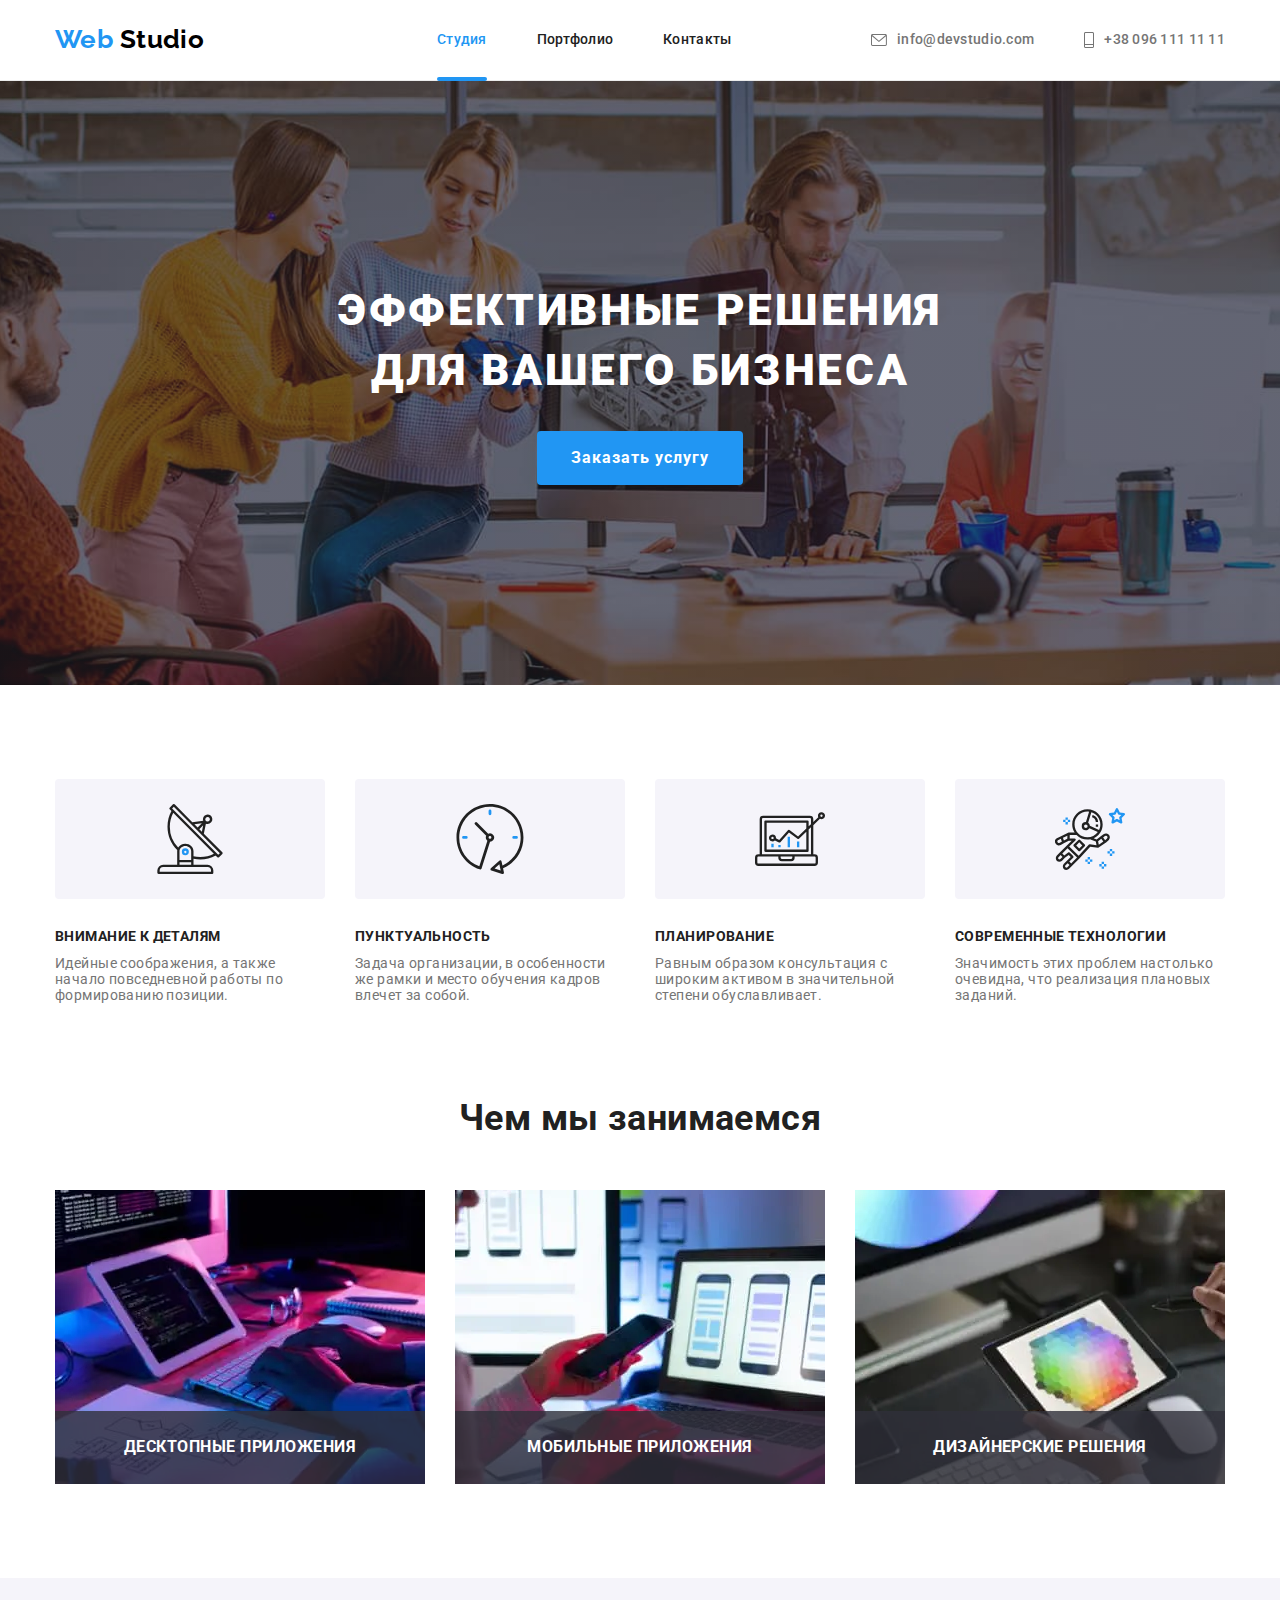
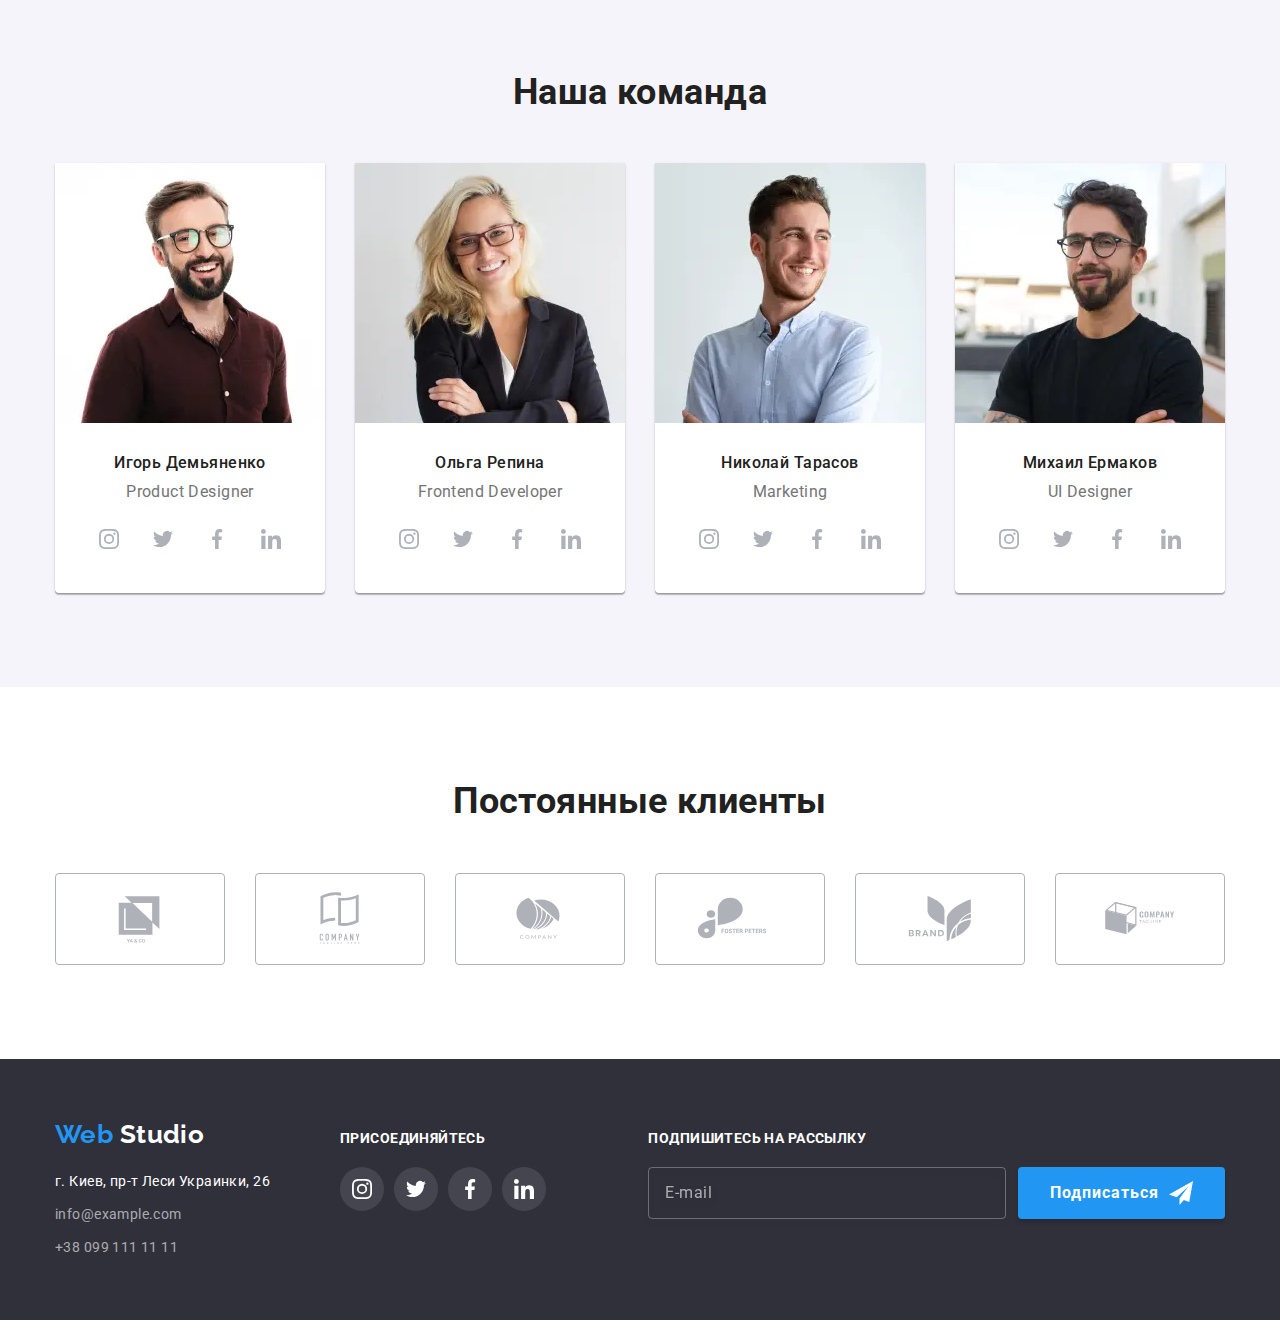
==== index.html @ 39329e1b "makes adaptive layout" ====
<!DOCTYPE html>
<html lang="ru">
  <head>
    <meta charset="UTF-8" />
    <meta http-equiv="X-UA-Compatible" content="IE=edge" />
    <meta name="viewport" content="width=device-width, initial-scale=1.0" />
    <link rel="preconnect" href="https://fonts.googleapis.com" />
    <link rel="preconnect" href="https://fonts.gstatic.com" crossorigin />
    <link
      href="https://fonts.googleapis.com/css2?family=Raleway:wght@700&family=Roboto:wght@400;500;700;900&display=swap"
      rel="stylesheet"
    />
    <link
      rel="stylesheet"
      href="https://cdnjs.cloudflare.com/ajax/libs/modern-normalize/1.1.0/modern-normalize.min.css"
    />
    <link rel="stylesheet" href="./css/main.min.css" type="text/css" />
    <title>Студия</title>
  </head>

  <body>
    <header class="header-page">
      <div class="container header-page__container">
        <a href="./index.html" class="logo header-page__logo"
          ><span class="logo__word">Web</span> Studio</a
        >
        <nav class="header-page__nav">
          <ul class="site-nav list">
            <li class="site-nav__item">
              <a href="./index.html" class="site-nav__link site-nav__link--current">Студия</a>
            </li>
            <li class="site-nav__item">
              <a href="./portfolio.html" class="site-nav__link">Портфолио</a>
            </li>
            <li class="site-nav__item"><a href="" class="site-nav__link">Контакты</a></li>
          </ul>
        </nav>
        <ul class="contact-list list">
          <li class="contact-list__item">
            <a href="mailto:info@devstudio.com" class="contact-list__link">
              <svg class="contact-list__icon" width="16" height="12">
                <use href="./images/icons.svg#icon-envelope"></use>
              </svg>
              info@devstudio.com
            </a>
          </li>
          <li class="contact-list__item">
            <a href="tel:+380961111111" class="contact-list__link">
              <svg class="contact-list__icon" width="10" height="16">
                <use href="./images/icons.svg#icon-smartphone"></use>
              </svg>
              +38 096 111 11 11
            </a>
          </li>
        </ul>

        <button type="button" class="header-page_mobile-menu" data-menu-open>
          <svg class="icon-burger" width="40" height="40">
            <use href="./images/icons.svg#icon-menu_burger"></use>
          </svg>
        </button>
      </div>
      <div class="mobile-menu is-hidden" data-menu>
        <div class="mobile-menu__container container">
          <button type="button" class="mobile-menu__button--close" data-menu-close>
            <svg class="icon-close_burger" width="40" height="40">
              <use href="./images/icons.svg#icon-close_burger"></use>
            </svg>
          </button>
          <nav>
            <ul class="mobile-nav list">
              <li class="mobile-nav__item">
                <a href="./index.html" class="mobile-nav__link mobile-nav__link--current">Студия</a>
              </li>
              <li class="mobile-nav__item">
                <a href="./portfolio.html" class="mobile-nav__link">Портфолио</a>
              </li>
              <li class="mobile-nav__item"><a href="" class="mobile-nav__link">Контакты</a></li>
            </ul>
          </nav>

          <ul class="mobile-contact-list list">
            <li class="mobile-contact-list__item">
              <a href="tel:+380961111111" class="mobile-contact-list__tel"> +38 096 111 11 11 </a>
            </li>
            <li class="mobile-contact-list__item">
              <a href="mailto:info@devstudio.com" class="mobile-contact-list__mail">
                info@devstudio.com
              </a>
            </li>
          </ul>
          <ul class="list social-links">
            <li class="social-links__item">
              <a class="social-links__link" href="#">Instagram</a>
            </li>
            <li class="social-links__item">
              <a class="social-links__link" href="#">Twitter</a>
            </li>
            <li class="social-links__item">
              <a class="social-links__link" href="#">Facebook</a>
            </li>
            <li class="social-links__item">
              <a class="social-links__link" href="#">LinkedIn</a>
            </li>
          </ul>
        </div>
      </div>
    </header>
    <main>
      <!-- Заказать услугу -->
      <section class="hero-section section">
        <div class="container">
          <h1 class="hero-section__title">Эффективные решения для вашего бизнеса</h1>
          <button type="button" class="button button--primary" data-modal-open>
            Заказать услугу
          </button>
        </div>
      </section>
      <!-- Особенности -->
      <section class="features-section section">
        <div class="container">
          <h2 class="visually-hidden">Особенности</h2>
          <ul class="features-section__list list">
            <li class="feature-section__item">
              <div class="feature-section__icon">
                <svg width="70" height="70">
                  <use href="./images/icons.svg#icon-antenna"></use>
                </svg>
              </div>
              <h3 class="features-section__title">Внимание к деталям</h3>
              <p class="features-section__text">
                Идейные соображения, а также начало повседневной работы по формированию позиции.
              </p>
            </li>
            <li class="feature-section__item">
              <div class="feature-section__icon">
                <svg width="70" height="70">
                  <use href="./images/icons.svg#icon-clock"></use>
                </svg>
              </div>
              <h3 class="features-section__title">Пунктуальность</h3>
              <p class="features-section__text">
                Задача организации, в особенности же рамки и место обучения кадров влечет за собой.
              </p>
            </li>
            <li class="feature-section__item">
              <div class="feature-section__icon">
                <svg width="70" height="70">
                  <use href="./images/icons.svg#icon-diagram"></use>
                </svg>
              </div>
              <h3 class="features-section__title">Планирование</h3>
              <p class="features-section__text">
                Равным образом консультация с широким активом в значительной степени обуславливает.
              </p>
            </li>
            <li class="feature-section__item">
              <div class="feature-section__icon">
                <svg width="70" height="70">
                  <use href="./images/icons.svg#icon-astronaut"></use>
                </svg>
              </div>
              <h3 class="features-section__title">Современные технологии</h3>
              <p class="features-section__text">
                Значимость этих проблем настолько очевидна, что реализация плановых заданий.
              </p>
            </li>
          </ul>
        </div>
      </section>
      <!--Чем мы занимаемся-->
      <section class="works-section section">
        <div class="container">
          <h2 class="section-title">Чем мы занимаемся</h2>
          <ul class="works-section__list list">
            <li class="works-section__item">
              <picture>
                <source
                  srcset="./images/works/work1.webp 1x, ./images/works/work1@2x.webp 2x"
                  type="image/webp"
                />
                <source srcset="./images/works/work1.jpg 1x, ./images/works/work1@2x.jpg 2x" />
                <img
                  src="./images/works/work1.jpg"
                  alt="Человек печатает на клавиатуре"
                  class="works-section__img"
                  width="370"
                  height="294"
                />
              </picture>
              <h3 class="works-section__description">Десктопные приложения</h3>
            </li>
            <li class="works-section__item">
              <picture>
                <source
                  srcset="./images/works/work2.webp 1x, ./images/works/work2@2x.webp 2x"
                  type="image/webp"
                />
                <source srcset="./images/works/work2.jpg 1x, ./images/works/work2@2x.jpg 2x" />
                <img
                  src="./images/works/work2.jpg"
                  alt="Человек держит смартфон в руке"
                  class="works-section__img"
                  width="370"
                  height="294"
                />
              </picture>
              <h3 class="works-section__description">Мобильные приложения</h3>
            </li>
            <li class="works-section__item">
              <picture>
                <source
                  srcset="./images/works/work3.webp 1x, ./images/works/work3@2x.webp 2x"
                  type="image/webp"
                />
                <source srcset="./images/works/work3.jpg 1x, ./images/works/work3@2x.jpg 2x" />

                <img
                  src="./images/works/work3.jpg 1x"
                  alt="Человек держит планшет в руке"
                  class="works-section__img"
                  width="370"
                  height="294"
                />
              </picture>
              <h3 class="works-section__description">Дизайнерские решения</h3>
            </li>
          </ul>
        </div>
      </section>
      <!--Наша команда-->
      <section class="team-section section">
        <div class="container">
          <h2 class="section-title">Наша команда</h2>
          <ul class="team-section__list list">
            <li class="team-section__item">
              <picture>
                <source
                  media="(min-width: 1200px)"
                  srcset="./images/team/team1-desk.webp 1x, ./images/team/team1-desk@2x.webp 2x"
                  type="image/webp"
                />

                <source
                  media="(min-width: 1200px)"
                  srcset="./images/team/team1-desk.jpg 1x, ./images/team/team1-desk@2x.jpg 2x"
                />

                <source
                  media="(min-width: 768px) and (max-width: 1199px)"
                  srcset="./images/team/team1-tab.webp 1x, ./images/team/team1-tab@2x.webp 2x"
                  type="image/webp"
                />

                <source
                  media="(min-width: 768px) and (max-width: 1199px)"
                  srcset="./images/team/team1-tab.jpg 1x, ./images/team/team1-tab@2x.jpg 2x"
                />

                <source
                  media="(max-width: 767px)"
                  srcset="./images/team/team1-mob.webp 1x, ./images/team/team1-mob@2x.webp 2x"
                  type="image/webp"
                />

                <source
                  media="(max-width: 767px)"
                  srcset="./images/team/team1-mob.jpg 1x, ./images/team/team1-mob@2x.jpg 2x"
                />

                <img
                  src="./images/team/team1-mob.jpg"
                  class="team-section__img"
                  alt="Фото Игорь Демьяненко"
                  width="450"
                  height="460"
                />
              </picture>

              <div class="team-section__description">
                <div class="team-section__content">
                  <h3 class="team-section__member">Игорь Демьяненко</h3>
                  <p class="team-section__position" lang="en">Product Designer</p>
                </div>
                <ul class="list social-list">
                  <li>
                    <a class="social-list__link" href="#">
                      <svg class="social-list__icon" width="20" height="20">
                        <use href="./images/icons.svg#icon-instagram1"></use>
                      </svg>
                    </a>
                  </li>
                  <li>
                    <a class="social-list__link" href="#">
                      <svg class="social-list__icon" width="20" height="20">
                        <use href="./images/icons.svg#icon-twitter1"></use>
                      </svg>
                    </a>
                  </li>
                  <li>
                    <a class="social-list__link" href="#">
                      <svg class="social-list__icon" width="20" height="20">
                        <use href="./images/icons.svg#icon-facebook1"></use>
                      </svg>
                    </a>
                  </li>
                  <li>
                    <a class="social-list__link" href="#">
                      <svg class="social-list__icon" width="20" height="20">
                        <use href="./images/icons.svg#icon-linkedin1"></use>
                      </svg>
                    </a>
                  </li>
                </ul>
              </div>
            </li>
            <li class="team-section__item">
              <picture>
                <source
                  media="(min-width: 1200px)"
                  srcset="./images/team/team2-desk.webp 1x, ./images/team/team2-desk@2x.webp 2x"
                  type="image/webp"
                />

                <source
                  media="(min-width: 1200px)"
                  srcset="./images/team/team2-desk.jpg 1x, ./images/team/team2-desk@2x.jpg 2x"
                />

                <source
                  media="(min-width: 768px) and (max-width: 1199px)"
                  srcset="./images/team/team2-tab.webp 1x, ./images/team/team2-tab@2x.webp 2x"
                  type="image/webp"
                />

                <source
                  media="(min-width: 768px) and (max-width: 1199px)"
                  srcset="./images/team/team2-tab.jpg 1x, ./images/team/team2-tab@2x.jpg 2x"
                />

                <source
                  media="(max-width: 767px)"
                  srcset="./images/team/team2-mob.webp 1x, ./images/team/team2-mob@2x.webp 2x"
                  type="image/webp"
                />

                <source
                  media="(max-width: 767px)"
                  srcset="./images/team/team2-mob.jpg 1x, ./images/team/team2-mob@2x.jpg 2x"
                />

                <img
                  src="./images/team/team2-mob.jpg"
                  class="team-section__img"
                  alt="Фото Ольга Репина"
                  width="450"
                  height="460"
                />
              </picture>
              <div class="team-section__description">
                <div class="team-section__content">
                  <h3 class="team-section__member">Ольга Репина</h3>
                  <p class="team-section__position" lang="en">Frontend Developer</p>
                </div>
                <div class="team-link">
                  <ul class="list social-list">
                    <li>
                      <a class="social-list__link" href="#">
                        <svg class="social-list__icon" width="20" height="20">
                          <use href="./images/icons.svg#icon-instagram1"></use>
                        </svg>
                      </a>
                    </li>
                    <li>
                      <a class="social-list__link" href="#">
                        <svg class="social-list__icon" width="20" height="20">
                          <use href="./images/icons.svg#icon-twitter1"></use>
                        </svg>
                      </a>
                    </li>
                    <li>
                      <a class="social-list__link" href="#">
                        <svg class="social-list__icon" width="20" height="20">
                          <use href="./images/icons.svg#icon-facebook1"></use>
                        </svg>
                      </a>
                    </li>
                    <li>
                      <a class="social-list__link" href="#">
                        <svg class="social-list__icon" width="20" height="20">
                          <use href="./images/icons.svg#icon-linkedin1"></use>
                        </svg>
                      </a>
                    </li>
                  </ul>
                </div>
              </div>
            </li>
            <li class="team-section__item">
              <picture>
                <source
                  media="(min-width: 1200px)"
                  srcset="./images/team/team3-desk.webp 1x, ./images/team/team3-desk@2x.webp 2x"
                  type="image/webp"
                />

                <source
                  media="(min-width: 1200px)"
                  srcset="./images/team/team3-desk.jpg 1x, ./images/team/team3-desk@2x.jpg 2x"
                />

                <source
                  media="(min-width: 768px) and (max-width: 1199px)"
                  srcset="./images/team/team3-tab.webp 1x, ./images/team/team3-tab@2x.webp 2x"
                  type="image/webp"
                />

                <source
                  media="(min-width: 768px) and (max-width: 1199px)"
                  srcset="./images/team/team3-tab.jpg 1x, ./images/team/team3-tab@2x.jpg 2x"
                />

                <source
                  media="(max-width: 767px)"
                  srcset="./images/team/team3-mob.webp 1x, ./images/team/team3-mob@2x.webp 2x"
                  type="image/webp"
                />

                <source
                  media="(max-width: 767px)"
                  srcset="./images/team/team3-mob.jpg 1x, ./images/team/team3-mob@2x.jpg 2x"
                />

                <img
                  src="./images/team/team3-mob.jpg"
                  class="team-section__img"
                  alt="Фото Ольга Репина"
                  width="450"
                  height="460"
                />
              </picture>
              <div class="team-section__description">
                <div class="team-section__content">
                  <h3 class="team-section__member">Николай Тарасов</h3>
                  <p class="team-section__position" lang="en">Marketing</p>
                </div>
                <div class="team-link">
                  <ul class="list social-list">
                    <li>
                      <a class="social-list__link" href="#">
                        <svg class="social-list__icon" width="20" height="20">
                          <use href="./images/icons.svg#icon-instagram1"></use>
                        </svg>
                      </a>
                    </li>
                    <li>
                      <a class="social-list__link" href="#">
                        <svg class="social-list__icon" width="20" height="20">
                          <use href="./images/icons.svg#icon-twitter1"></use>
                        </svg>
                      </a>
                    </li>
                    <li>
                      <a class="social-list__link" href="#">
                        <svg class="social-list__icon" width="20" height="20">
                          <use href="./images/icons.svg#icon-facebook1"></use>
                        </svg>
                      </a>
                    </li>
                    <li>
                      <a class="social-list__link" href="#">
                        <svg class="social-list__icon" width="20" height="20">
                          <use href="./images/icons.svg#icon-linkedin1"></use>
                        </svg>
                      </a>
                    </li>
                  </ul>
                </div>
              </div>
            </li>
            <li class="team-section__item">
              <picture>
                <source
                  media="(min-width: 1200px)"
                  srcset="./images/team/team4-desk.webp 1x, ./images/team/team4-desk@2x.webp 2x"
                  type="image/webp"
                />

                <source
                  media="(min-width: 1200px)"
                  srcset="./images/team/team4-desk.jpg 1x, ./images/team/team4-desk@2x.jpg 2x"
                />

                <source
                  media="(min-width: 768px) and (max-width: 1199px)"
                  srcset="./images/team/team4-tab.webp 1x, ./images/team/team4-tab@2x.webp 2x"
                  type="image/webp"
                />

                <source
                  media="(min-width: 768px) and (max-width: 1199px)"
                  srcset="./images/team/team4-tab.jpg 1x, ./images/team/team4-tab@2x.jpg 2x"
                />

                <source
                  media="(max-width: 767px)"
                  srcset="./images/team/team4-mob.webp 1x, ./images/team/team4-mob@2x.webp 2x"
                  type="image/webp"
                />

                <source
                  media="(max-width: 767px)"
                  srcset="./images/team/team4-mob.jpg 1x, ./images/team/team4-mob@2x.jpg 2x"
                />

                <img
                  src="./images/team/team4-mob.jpg"
                  class="team-section__img"
                  alt="Фото Михаил Ермаков"
                  width="450"
                  height="460"
                />
              </picture>
              <div class="team-section__description">
                <div class="team-section__content">
                  <h3 class="team-section__member">Михаил Ермаков</h3>
                  <p class="team-section__position" lang="en">UI Designer</p>
                </div>
                <div class="team-link">
                  <ul class="list social-list">
                    <li>
                      <a class="social-list__link" href="#">
                        <svg class="social-list__icon" width="20" height="20">
                          <use href="./images/icons.svg#icon-instagram1"></use>
                        </svg>
                      </a>
                    </li>
                    <li>
                      <a class="social-list__link" href="#">
                        <svg class="social-list__icon" width="20" height="20">
                          <use href="./images/icons.svg#icon-twitter1"></use>
                        </svg>
                      </a>
                    </li>
                    <li>
                      <a class="social-list__link" href="#">
                        <svg class="social-list__icon" width="20" height="20">
                          <use href="./images/icons.svg#icon-facebook1"></use>
                        </svg>
                      </a>
                    </li>
                    <li>
                      <a class="social-list__link" href="#">
                        <svg class="social-list__icon" width="20" height="20">
                          <use href="./images/icons.svg#icon-linkedin1"></use>
                        </svg>
                      </a>
                    </li>
                  </ul>
                </div>
              </div>
            </li>
          </ul>
        </div>
      </section>
      <!-- CLIENTS -->
      <section class="clients-section section">
        <div class="container">
          <h2 class="section-title">Постоянные клиенты</h2>
          <ul class="clients-section__list list">
            <li class="clients-section__item">
              <a class="clients-section__link" href="#">
                <svg class="clients-section__icon" width="106" height="60">
                  <use href="./images/symbol-defs.svg#icon-logo"></use>
                </svg>
              </a>
            </li>
            <li class="clients-section__item">
              <a class="clients-section__link" href="#">
                <svg class="clients-section__icon" width="106" height="60">
                  <use href="./images/symbol-defs.svg#icon-logo-1"></use>
                </svg>
              </a>
            </li>
            <li class="clients-section__item">
              <a class="clients-section__link" href="#">
                <svg class="clients-section__icon" width="106" height="60">
                  <use href="./images/symbol-defs.svg#icon-logo-2"></use>
                </svg>
              </a>
            </li>
            <li class="clients-section__item">
              <a class="clients-section__link" href="#">
                <svg class="clients-section__icon" width="106" height="60">
                  <use href="./images/symbol-defs.svg#icon-logo-3"></use>
                </svg>
              </a>
            </li>
            <li class="clients-section__item">
              <a class="clients-section__link" href="#">
                <svg class="clients-section__icon" width="106" height="60">
                  <use href="./images/symbol-defs.svg#icon-logo-4"></use>
                </svg>
              </a>
            </li>
            <li class="clients-section__item">
              <a class="clients-section__link" href="#">
                <svg class="clients-section__icon" width="94" height="44">
                  <use href="./images/symbol-defs.svg#icon-logo-5"></use>
                </svg>
              </a>
            </li>
          </ul>
        </div>
      </section>
    </main>
    <footer class="page-footer">
      <div class="page-footer__container container">
        <div class="page-footer__address">
          <a href="./index.html" class="logo page-footer__logo">
            <span class="logo__word">Web</span> Studio
          </a>
          <address>
            <ul class="page-footer__list list">
              <li class="page-footer__item">
                <a
                  href="https://goo.gl/maps/piqngm7oDQpEDh6u6"
                  class="page-footer__link--address"
                  target="_blank"
                  rel="noopener nofollow noreferrer"
                >
                  г. Киев, пр-т Леси Украинки, 26</a
                >
              </li>
              <li class="page-footer__item">
                <a href="mailto:info@example.com" class="page-footer__link--mail"
                  >info@example.com</a
                >
              </li>
              <li class="page-footer__item">
                <a href="tel:+380991111111" class="page-footer__link--tel">+38 099 111 11 11</a>
              </li>
            </ul>
          </address>
        </div>
        <div class="page-footer__social">
          <p class="page-footer__title">присоединяйтесь</p>
          <ul class="list social-list">
            <li class="social-list__item">
              <a class="social-list__link social-list__link--dark" href="">
                <svg class="social-list__icon" width="20" height="20">
                  <use href="./images/icons.svg#icon-instagram2"></use>
                </svg>
              </a>
            </li>
            <li class="social-list__item">
              <a class="social-list__link social-list__link--dark" href="">
                <svg class="social-list__icon" width="20" height="20">
                  <use href="./images/icons.svg#icon-twitter2"></use>
                </svg>
              </a>
            </li>
            <li class="social-list__item">
              <a class="social-list__link social-list__link--dark" href="">
                <svg class="social-list__icon" width="20" height="20">
                  <use href="./images/icons.svg#icon-facebook2"></use>
                </svg>
              </a>
            </li>
            <li class="social-list__item">
              <a class="social-list__link social-list__link--dark" href="">
                <svg class="social-list__icon" width="20" height="20">
                  <use href="./images/icons.svg#icon-linkedin2"></use>
                </svg>
              </a>
            </li>
          </ul>
        </div>
        <div class="page-footer__subscribe">
          <p class="page-footer__title">Подпишитесь на рассылку</p>

          <form class="page-footer__form">
            <label for="footer-email" class="page-footer__label"></label>
            <input
              class="page-footer__input"
              type="email"
              name="email"
              placeholder="E-mail"
              id="footer-email"
            />
            <button class="page-footer__button button--primary" type="submit">
              Подписаться
              <svg class="page-footer__icon--send" width="24" height="24">
                <use href="./images/icons.svg#icon-send"></use>
              </svg>
            </button>
          </form>
        </div>
      </div>
    </footer>
    <div class="backdrop is-hidden" data-modal>
      <div class="modal">
        <form class="modal__form">
          <p class="modal__title">Оставьте свои данные, мы вам перезвоним</p>

          <label for="name" class="modal__label"> Имя </label>
          <span class="modal__field">
            <input
              class="modal__input"
              type="text"
              name="name"
              id="name"
              required
              minlength="2"
              pattern="^[a-zA-Zа-яА-Я]+$"
            />
            <svg class="modal__icon" width="18" height="18">
              <use href="./images/icons.svg#icon-name"></use>
            </svg>
          </span>

          <label for="tel-namber" class="modal__label">Телефон</label>
          <span class="modal__field">
            <input
              class="modal__input"
              type="tel"
              name="tel-number"
              id="tel-number"
              required
              pattern="[0-9]{3}-[0-9]{3}-[0-9]{2}-[0-9]{2}"
              title="xxx-xxx-xx-xx"
            />
            <svg class="modal__icon" width="18" height="18">
              <use href="./images/icons.svg#icon-tel"></use>
            </svg>
          </span>

          <label for="email" class="modal__label">Почта</label>
          <span class="modal__field">
            <input class="modal__input" type="email" name="email" id="email" required />
            <svg class="modal__icon" width="18" height="18">
              <use href="./images/icons.svg#icon-email"></use>
            </svg>
          </span>

          <label for="comments" class="modal__label"> Комментарий </label>
          <span class="modal__field--textarea">
            <textarea
              class="modal__textarea"
              type="text"
              id="comments"
              placeholder="Введите текст"
              name="comments"
            ></textarea>
          </span>

          <div class="modal__agreement">
            <label class="modal__label--checkbox" for="modal-agreement">
              <input
                class="modal__checkbox visually-hidden"
                type="checkbox"
                name="modal-agreement"
                id="modal-agreement"
              />
              <div class="modal__icon--uncheck"></div>
              <svg class="modal__icon--check" width="16" height="15">
                <use href="./images/icons.svg#icon-check"></use>
              </svg>

              Соглашаюсь с рассылкой и принимаю
              <a class="modal__link" href="#"> Условия договора</a>
            </label>
          </div>

          <button class="modal__button button--primary" type="submit">Отправить</button>
        </form>
        <button type="button" class="modal__button--close" data-modal-close>
          <svg class="modal__icon--close" width="18" height="18">
            <use href="./images/icons.svg#icon-close-black"></use>
          </svg>
        </button>
      </div>
    </div>
    <script src="./js/mobile-menu.js"></script>
    <script src="./js/modal.js"></script>
  </body>
</html>
---- css/main.min.css ----
:root{--title-text-color: #212121;--primary-text-color: #757575;--accent-color: #2196f3;--button-white-color: #ffffff;--background-section: #2f303a;--background-color: #f5f4fa}.visually-hidden{position:absolute;width:1px;height:1px;margin:-1px;border:0;padding:0;white-space:nowrap;-webkit-clip-path:inset(100%);clip-path:inset(100%);clip:rect(0 0 0 0);overflow:hidden}html{-webkit-box-sizing:border-box;box-sizing:border-box}*,*::after,*::before{-webkit-box-sizing:inherit;box-sizing:inherit}h1,h2,h3,h4,h5,h6,p{margin-top:0}a{text-decoration:none;color:inherit}address{font-style:normal}body{color:var(--primary-text-color);font-family:"Roboto",sans-serif;letter-spacing:.03em;font-size:14px;line-height:1.71}.list{list-style:none;padding-left:0;margin:0}.container{padding-left:15px;padding-right:15px;margin-left:auto;margin-right:auto;max-width:480px}@media screen and (min-width: 768px){.container{max-width:768px}}@media screen and (min-width: 1200px){.container{max-width:1200px}}.section{padding-top:60px;padding-bottom:60px}@media screen and (min-width: 1200px){.section{padding-top:94px;padding-bottom:94px}}.backdrop{position:fixed;top:0;left:0;width:100%;height:100%;opacity:1;background-color:rgba(0,0,0,.2);-webkit-transition:opacity 250ms cubic-bezier(0.4, 0, 0.2, 1),visibility 250ms cubic-bezier(0.4, 0, 0.2, 1);transition:opacity 250ms cubic-bezier(0.4, 0, 0.2, 1),visibility 250ms cubic-bezier(0.4, 0, 0.2, 1);overflow-y:scroll}.backdrop.is-hidden{visibility:hidden;opacity:0;pointer-events:none}.button{font-size:16px;text-align:center;cursor:pointer;font-family:inherit;border-color:rgba(0,0,0,0);border-radius:4px}.button--primary{color:var(--button-white-color);background-color:var(--accent-color);font-weight:700;line-height:1.88;letter-spacing:.06em;padding:10px 32px;min-width:200px;-webkit-transition:color 250ms cubic-bezier(0.4, 0, 0.2, 1),background-color 250ms cubic-bezier(0.4, 0, 0.2, 1);transition:color 250ms cubic-bezier(0.4, 0, 0.2, 1),background-color 250ms cubic-bezier(0.4, 0, 0.2, 1)}.button--primary:hover,.button--primary:focus{outline:none;color:var(--title-text-color);background-color:var(--background-color)}.button--secondary{display:inline-block;color:var(--title-text-color);background-color:var(--background-color);font-weight:500;line-height:1.62;padding:6px 22px;-webkit-transition:color 250ms cubic-bezier(0.4, 0, 0.2, 1),background-color 250ms cubic-bezier(0.4, 0, 0.2, 1);transition:color 250ms cubic-bezier(0.4, 0, 0.2, 1),background-color 250ms cubic-bezier(0.4, 0, 0.2, 1)}.button--secondary:not(:last-child){margin-right:8px}.button--secondary:hover,.button--secondary:focus{outline:none;color:var(--button-white-color);background-color:var(--accent-color)}.logo{color:#000;text-decoration:none;font-family:"Raleway",sans-serif;font-weight:700;font-size:26px;line-height:1.2}.logo:focus{outline:none}.logo__word{color:#2196f3}.section-title{color:var(--title-text-color);font-size:36px;line-height:1.16;text-align:center;margin-top:0px;margin-bottom:50px}.social-list{display:-webkit-box;display:-ms-flexbox;display:flex;gap:10px;-webkit-box-align:center;-ms-flex-align:center;align-items:center;-webkit-box-pack:center;-ms-flex-pack:center;justify-content:center}.social-list__link{width:44px;height:44px;border-radius:50%;fill:#afb1b8;padding:12px;display:-webkit-box;display:-ms-flexbox;display:flex;background-color:inherit;-webkit-transition:background-color 250ms cubic-bezier(0.4, 0, 0.2, 1);transition:background-color 250ms cubic-bezier(0.4, 0, 0.2, 1)}.social-list__link:hover,.social-list__link:focus{outline:none;background-color:var(--accent-color);border-radius:50%;width:44px;height:44px}.social-list__icon{fill:#afb1b8;-webkit-transition:fill 250ms cubic-bezier(0.4, 0, 0.2, 1);transition:fill 250ms cubic-bezier(0.4, 0, 0.2, 1)}.social-list__link:hover .social-list__icon,.social-list__link:focus .social-list__icon{outline:none;fill:var(--button-white-color)}.modal{padding:40px;width:96%;height:96%;max-width:528px;max-height:581px;position:absolute;top:50%;left:50%;overflow:auto;-webkit-transform:translate(-50%, -50%) scale(1);transform:translate(-50%, -50%) scale(1);background-color:var(--button-white-color);-webkit-box-shadow:0px 1px 3px rgba(0,0,0,.12),0px 1px 1px rgba(0,0,0,.14),0px 2px 1px rgba(0,0,0,.2);box-shadow:0px 1px 3px rgba(0,0,0,.12),0px 1px 1px rgba(0,0,0,.14),0px 2px 1px rgba(0,0,0,.2);border-radius:4px;-webkit-transition-property:-webkit-transform;transition-property:-webkit-transform;transition-property:transform;transition-property:transform, -webkit-transform;-webkit-transition-duration:250ms;transition-duration:250ms;-webkit-transition-timing-function:cubic-bezier(0.4, 0, 0.2, 1);transition-timing-function:cubic-bezier(0.4, 0, 0.2, 1)}.backdrop.is-hidden .modal{-webkit-transform:translate(-50%, -50%) scale(0);transform:translate(-50%, -50%) scale(0)}@media screen and (max-width: 1199px){.modal{max-width:450px;max-height:609px}}.modal__title{display:block;margin-bottom:12px;text-align:center;color:var(--title-text-color);font-weight:700;font-size:20px;line-height:1.5}@media screen and (min-width: 1200px){.modal__title{line-height:1.15}}.modal__label{display:block;font-size:12px;line-height:1.17;letter-spacing:.01em;color:var(--primary-text-color);margin-bottom:4px}.modal__field{display:block;position:relative;margin-bottom:10px}.modal__input{width:100%;border:1px solid rgba(33,33,33,.2);border-radius:4px;padding-top:10px;padding-bottom:10px;padding-left:40px;padding-right:40px;-webkit-transition:border 250ms cubic-bezier(0.4, 0, 0.2, 1);transition:border 250ms cubic-bezier(0.4, 0, 0.2, 1)}.modal__field:focus-within .modal__input{outline:rgba(0,0,0,0);border:1px solid var(--accent-color)}.modal__icon{position:absolute;top:50%;left:12px;-webkit-transform:translateY(-50%);transform:translateY(-50%);-webkit-transition:fill 250ms cubic-bezier(0.4, 0, 0.2, 1);transition:fill 250ms cubic-bezier(0.4, 0, 0.2, 1)}.modal__field:focus-within .modal__icon{fill:var(--accent-color)}.modal__field--textarea{display:block;line-height:0}.modal__textarea{resize:none;padding:12px 16px;width:100%;height:120px;margin-bottom:20px;border:1px solid rgba(33,33,33,.2);border-radius:4px;-webkit-transition:border 250ms cubic-bezier(0.4, 0, 0.2, 1);transition:border 250ms cubic-bezier(0.4, 0, 0.2, 1)}.modal__textarea::-webkit-input-placeholder{font-size:14px;line-height:1.14;letter-spacing:.01em;color:rgba(117,117,117,.5)}.modal__textarea::-moz-placeholder{font-size:14px;line-height:1.14;letter-spacing:.01em;color:rgba(117,117,117,.5)}.modal__textarea:-ms-input-placeholder{font-size:14px;line-height:1.14;letter-spacing:.01em;color:rgba(117,117,117,.5)}.modal__textarea::-ms-input-placeholder{font-size:14px;line-height:1.14;letter-spacing:.01em;color:rgba(117,117,117,.5)}.modal__textarea::placeholder{font-size:14px;line-height:1.14;letter-spacing:.01em;color:rgba(117,117,117,.5)}.modal__field--textarea:focus-within .modal__textarea{outline:rgba(0,0,0,0);border:1px solid var(--accent-color)}.modal__agreement{position:relative}.modal__checkbox{display:-webkit-box;display:-ms-flexbox;display:flex;-webkit-box-pack:center;-ms-flex-pack:center;justify-content:center}.modal__label--checkbox{display:-webkit-box;display:-ms-flexbox;display:flex;-ms-flex-wrap:wrap;flex-wrap:wrap;-webkit-box-align:center;-ms-flex-align:center;align-items:center;line-height:1.71;cursor:pointer;margin-bottom:30px;text-align:center}.modal__label--checkbox:hover{color:var(--accent-color)}@media screen and (max-width: 1199px){.modal__label--checkbox{font-size:12px;line-height:1.16}}.modal__link{text-decoration:underline;color:var(--accent-color);margin-left:3px}.modal__link:focus{outline:rgba(0,0,0,0);font-weight:600}.modal__icon--uncheck{display:inline-block;width:16px;height:15px;border:2px solid var(--title-text-color);border-radius:2px;margin-right:7px;-webkit-transition:background-color 250ms cubic-bezier(0.4, 0, 0.2, 1),border 250ms cubic-bezier(0.4, 0, 0.2, 1);transition:background-color 250ms cubic-bezier(0.4, 0, 0.2, 1),border 250ms cubic-bezier(0.4, 0, 0.2, 1)}.modal__checkbox:checked~.modal__icon--uncheck{background-color:var(--accent-color);border:none}.modal__checkbox:focus~.modal__icon--uncheck{border:2px solid var(--accent-color)}.modal__icon--check{position:absolute;fill:rgba(0,0,0,0);top:4.5px;left:0;padding-top:3.5px;padding-right:1.5px;padding-bottom:3px;padding-left:3px;-webkit-transition:fill 250ms cubic-bezier(0.4, 0, 0.2, 1);transition:fill 250ms cubic-bezier(0.4, 0, 0.2, 1)}.modal__checkbox:checked~.modal__icon--check{fill:var(--button-white-color)}@media screen and (max-width: 1199px){.modal__icon--check{top:0}}.modal__button{display:block;border:rgba(0,0,0,0);padding:10px 55px;margin-right:auto;margin-left:auto;-webkit-box-shadow:0px 4px 4px rgba(0,0,0,.15);box-shadow:0px 4px 4px rgba(0,0,0,.15);border-radius:4px;font-size:16px;-webkit-transition:color 250ms cubic-bezier(0.4, 0, 0.2, 1),background-color 250ms cubic-bezier(0.4, 0, 0.2, 1);transition:color 250ms cubic-bezier(0.4, 0, 0.2, 1),background-color 250ms cubic-bezier(0.4, 0, 0.2, 1)}.modal__button:hover,.modal__button:focus{color:var(--button-white-color);background-color:#188ce8}.modal__button--close{position:absolute;display:-webkit-box;display:-ms-flexbox;display:flex;-webkit-box-pack:center;-ms-flex-pack:center;justify-content:center;-webkit-box-align:center;-ms-flex-align:center;align-items:center;width:30px;height:30px;padding:0;top:8px;right:8px;background-color:#fff;border:1px solid rgba(0,0,0,.1);border-radius:50%;-webkit-transition:border 250ms cubic-bezier(0.4, 0, 0.2, 1);transition:border 250ms cubic-bezier(0.4, 0, 0.2, 1)}.modal__button--close:hover,.modal__button--close:focus{outline:none;border:1px solid var(--accent-color)}.modal__icon--close{display:block;fill:#000;-webkit-transition:fill 250ms cubic-bezier(0.4, 0, 0.2, 1);transition:fill 250ms cubic-bezier(0.4, 0, 0.2, 1)}.modal__button--close:hover .modal__icon--close,.modal__button--close:focus .modal__icon--close{fill:var(--accent-color)}@media screen and (max-width: 767px){.mobile-menu{position:fixed;top:0;left:0;width:100%;height:100%;overflow:auto;z-index:100;visibility:visible;opacity:1;pointer-events:auto;background-color:#fff;-webkit-transition:opacity 250ms cubic-bezier(0.4, 0, 0.2, 1),visibility 250ms cubic-bezier(0.4, 0, 0.2, 1);transition:opacity 250ms cubic-bezier(0.4, 0, 0.2, 1),visibility 250ms cubic-bezier(0.4, 0, 0.2, 1)}.mobile-menu.is-hidden{visibility:hidden;opacity:0;pointer-events:none}.mobile-menu__container{position:relative;padding:48px 40px}.mobile-nav{margin-bottom:302px}.mobile-nav__item:not(:last-child){margin-bottom:32px}.mobile-nav__link{display:block;color:var(--title-text-color);text-decoration:none;font-weight:500;font-size:40px;line-height:1.18;letter-spacing:.02em;-webkit-transition:color 250ms cubic-bezier(0.4, 0, 0.2, 1);transition:color 250ms cubic-bezier(0.4, 0, 0.2, 1)}.mobile-nav__link:hover,.mobile-nav__link:focus{outline:none;color:var(--accent-color)}.mobile-nav__link--current{color:var(--accent-color)}.mobile-contact-list__tel{display:block;font-weight:500;font-size:34px;line-height:1.18;letter-spacing:.02em;color:var(--accent-color);margin-bottom:32px}.mobile-contact-list__mail{display:block;font-weight:500;font-size:24px;line-height:1.17;letter-spacing:.02em;color:var(--primary-text-color);margin-bottom:64px}.social-links{display:-webkit-box;display:-ms-flexbox;display:flex}.social-links__item{padding-right:10px}.social-links__item:not(:first-child){padding-left:10px}.social-links__item:not(:last-child){border-right:1px solid rgba(33,33,33,.2)}.social-links__link{font-weight:500;font-size:18px;line-height:1.22;letter-spacing:.02em;color:var(--accent-color)}.mobile-menu__button--close{position:absolute;display:-webkit-box;display:-ms-flexbox;display:flex;-webkit-box-pack:center;-ms-flex-pack:center;justify-content:center;-webkit-box-align:center;-ms-flex-align:center;align-items:center;padding:0;top:10px;right:15px;border:none;background-color:#fff}.icon-close_burger:hover,.icon-close_burger:focus{fill:var(--accent-color)}}@media screen and (min-width: 768px){.mobile-menu{display:none}}.clients-section__list{display:-webkit-box;display:-ms-flexbox;display:flex;-ms-flex-wrap:wrap;flex-wrap:wrap;gap:30px}.clients-section__item{height:92px;width:calc((100% - 30px)/2)}@media screen and (min-width: 768px){.clients-section__item{width:calc((100% - 60px)/3)}}@media screen and (min-width: 1200px){.clients-section__item{width:calc((100% - 150px)/6)}}.clients-section__link{display:-webkit-box;display:-ms-flexbox;display:flex;width:100%;height:100%;-webkit-box-align:center;-ms-flex-align:center;align-items:center;-webkit-box-pack:center;-ms-flex-pack:center;justify-content:center;border:1px solid #afb1b8;border-radius:4px;-webkit-transition:border 250ms cubic-bezier(0.4, 0, 0.2, 1);transition:border 250ms cubic-bezier(0.4, 0, 0.2, 1)}.clients-section__link:focus{outline:none;border:1px solid var(--accent-color)}.clients-section__link:hover{border:1px solid var(--accent-color)}.clients-section__icon{display:block;fill:#afb1b8;-webkit-transition:fill 250ms cubic-bezier(0.4, 0, 0.2, 1);transition:fill 250ms cubic-bezier(0.4, 0, 0.2, 1)}.clients-section__link:hover .clients-section__icon,.clients-section__link:focus .clients-section__icon{fill:var(--accent-color)}.features-section{padding-bottom:30px}@media screen and (min-width: 768px){.features-section{padding-bottom:60px}}@media screen and (min-width: 1200px){.features-section{padding-bottom:47px}}@media screen and (min-width: 768px){.features-section__list{display:-webkit-box;display:-ms-flexbox;display:flex;-ms-flex-wrap:wrap;flex-wrap:wrap;gap:30px}}@media screen and (max-width: 767px){.feature-section__item{text-align:center}.feature-section__item:not(:last-child){margin-bottom:30px}}@media screen and (min-width: 768px){.feature-section__item{width:calc((100% - 30px)/2)}}@media screen and (min-width: 1200px){.feature-section__item{width:calc((100% - 90px)/4)}}.feature-section__icon{height:120px;background-color:#f5f4fa;border-radius:4px;margin-bottom:30px;width:100%;padding:25px 0}@media screen and (min-width: 768px){.feature-section__icon{width:354px;padding:25px 142px}}@media screen and (min-width: 1200px){.feature-section__icon{width:270px;padding:25px 100px}}.features-section__title{color:var(--title-text-color);font-size:14px;line-height:1.14;text-transform:uppercase;margin-top:0px;margin-bottom:10px}.features-section__text{line-height:1.17;margin-bottom:0;margin-top:0}@media screen and (max-width: 767px){.features-section__text{text-align:left}}.page-footer{background-color:var(--background-section);padding-top:60px;padding-bottom:60px}.page-footer__container{text-align:center;-webkit-box-align:baseline;-ms-flex-align:baseline;align-items:baseline}@media screen and (min-width: 768px){.page-footer__container{display:-webkit-box;display:-ms-flexbox;display:flex;-ms-flex-wrap:wrap;flex-wrap:wrap;-webkit-column-gap:165px;-moz-column-gap:165px;column-gap:165px;row-gap:60px;-webkit-box-pack:center;-ms-flex-pack:center;justify-content:center}}@media screen and (min-width: 1200px){.page-footer__container{gap:70px;-webkit-box-pack:start;-ms-flex-pack:start;justify-content:start;text-align:start}}@media screen and (max-width: 767px){.page-footer__list{margin-bottom:60px}}@media screen and (max-width: 767px){.page-footer__social{margin-bottom:60px}}.page-footer__logo{display:block;color:var(--button-white-color);margin-bottom:20px}.page-footer__title{display:block;font-size:14px;font-weight:700;line-height:1.14;color:var(--button-white-color);margin-bottom:20px;text-transform:uppercase}.page-footer__item:not(:last-child){margin-bottom:8px}@media screen and (min-width: 1200px){.page-footer__item:not(:last-child){margin-bottom:9px}}.page-footer__link--address{font-style:normal;color:var(--button-white-color);text-decoration:none;font-size:14px;line-height:1.71}.page-footer__link--address:focus{outline:none}.page-footer__link--mail,.page-footer__link--tel{font-style:normal;color:rgba(255,255,255,.6);text-decoration:none;font-size:14px;line-height:1.71;-webkit-transition:color 250ms cubic-bezier(0.4, 0, 0.2, 1);transition:color 250ms cubic-bezier(0.4, 0, 0.2, 1)}.page-footer__link--mail:hover,.page-footer__link--mail:focus,.page-footer__link--tel:hover,.page-footer__link--tel:focus{outline:none;color:var(--accent-color)}.social-list__link--dark{background-color:rgba(255,255,255,.1)}.social-list__link--dark:hover,.social-list__link--dark:focus{outline:none;background-color:var(--accent-color)}.page-footer__subscribe{text-align:center}@media screen and (min-width: 1200px){.page-footer__subscribe{text-align:start;margin-left:auto}}@media screen and (min-width: 1200px){.page-footer__form{display:-webkit-box;display:-ms-flexbox;display:flex}}.page-footer__input{width:100%;padding:15px 16px;background-color:rgba(0,0,0,0);border:1px solid rgba(255,255,255,.3);-webkit-filter:drop-shadow(0px 4px 4px rgba(0, 0, 0, 0.15));filter:drop-shadow(0px 4px 4px rgba(0, 0, 0, 0.15));border-radius:4px;font-size:16px;line-height:1.25;letter-spacing:.03em;color:var(--button-white-color)}@media screen and (max-width: 767px){.page-footer__input{margin-bottom:20px}}@media screen and (min-width: 768px){.page-footer__input{width:450px;margin-bottom:20px}}@media screen and (min-width: 1200px){.page-footer__input{width:358px;margin-bottom:0}}.page-footer__input::-webkit-input-placeholder{font-size:16px;line-height:1.25;letter-spacing:.03em;color:rgba(255,255,255,.6)}.page-footer__input::-moz-placeholder{font-size:16px;line-height:1.25;letter-spacing:.03em;color:rgba(255,255,255,.6)}.page-footer__input:-ms-input-placeholder{font-size:16px;line-height:1.25;letter-spacing:.03em;color:rgba(255,255,255,.6)}.page-footer__input::-ms-input-placeholder{font-size:16px;line-height:1.25;letter-spacing:.03em;color:rgba(255,255,255,.6)}.page-footer__input::placeholder{font-size:16px;line-height:1.25;letter-spacing:.03em;color:rgba(255,255,255,.6)}.page-footer__input:focus{outline:rgba(0,0,0,0);border:1px solid var(--button-white-color)}.page-footer__button{display:-webkit-box;display:-ms-flexbox;display:flex;-webkit-box-pack:center;-ms-flex-pack:center;justify-content:center;-webkit-box-align:center;-ms-flex-align:center;align-items:center;gap:10px;font-size:16px;letter-spacing:.06em;border:rgba(0,0,0,0);-webkit-box-shadow:0px 4px 4px rgba(0,0,0,.15);box-shadow:0px 4px 4px rgba(0,0,0,.15);border-radius:4px;margin-right:auto;margin-left:auto}@media screen and (min-width: 1200px){.page-footer__button{margin-left:12px;margin-right:0}}.page-footer__icon--send{fill:var(--button-white-color);-webkit-transition:fill 250ms cubic-bezier(0.4, 0, 0.2, 1);transition:fill 250ms cubic-bezier(0.4, 0, 0.2, 1)}.page-footer__button:hover .page-footer__icon--send,.page-footer__button:focus .page-footer__icon--send{fill:#000}.header-page{border-bottom:1px solid #ececec}.header-page__container{display:-webkit-box;display:-ms-flexbox;display:flex;-webkit-box-align:center;-ms-flex-align:center;align-items:center;-webkit-box-pack:justify;-ms-flex-pack:justify;justify-content:space-between}@media screen and (max-width: 767px){.header-page__logo{padding-top:16px;padding-bottom:16px}}@media screen and (min-width: 1200px){.header-page__logo{margin-right:93px}}.header-page_mobile-menu{background-color:rgba(0,0,0,0);border:none;padding:0;line-height:0}@media screen and (min-width: 768px){.header-page_mobile-menu{display:none}}@media screen and (max-width: 767px){.site-nav{display:none}}@media screen and (min-width: 768px){.site-nav{display:-webkit-box;display:-ms-flexbox;display:flex;-webkit-box-align:center;-ms-flex-align:center;align-items:center}}@media screen and (min-width: 768px){.site-nav__item:not(:last-child){margin-right:50px}}.site-nav__link{position:relative;display:block;padding-top:32px;padding-bottom:32px;color:var(--title-text-color);text-decoration:none;font-weight:500;line-height:1.14;letter-spacing:.02em;-webkit-transition:color 250ms cubic-bezier(0.4, 0, 0.2, 1);transition:color 250ms cubic-bezier(0.4, 0, 0.2, 1)}.site-nav__link:hover,.site-nav__link:focus{outline:none;color:var(--accent-color)}.site-nav__link--current{color:var(--accent-color);display:block}.site-nav__link--current::after{content:"";position:absolute;bottom:0;left:0;-webkit-transform:translateY(1px);transform:translateY(1px);display:block;width:100%;height:4px;border-radius:2px;background-color:var(--accent-color)}@media screen and (max-width: 767px){.contact-list{display:none}}@media screen and (min-width: 768px)and (max-width: 1199px){.contact-list{display:-webkit-box;display:-ms-flexbox;display:flex;-webkit-box-orient:vertical;-webkit-box-direction:normal;-ms-flex-direction:column;flex-direction:column;-webkit-box-align:start;-ms-flex-align:start;align-items:start;gap:10px}}@media screen and (min-width: 1200px){.contact-list{display:-webkit-box;display:-ms-flexbox;display:flex}}@media screen and (min-width: 1200px){.contact-list__item{display:-webkit-box;display:-ms-flexbox;display:flex;text-align:center}.contact-list__item:not(:last-child){margin-right:50px}}.contact-list__link{color:var(--primary-text-color);text-decoration:none;font-weight:500;line-height:1.14;letter-spacing:.02em;-webkit-transition:color 250ms cubic-bezier(0.4, 0, 0.2, 1);transition:color 250ms cubic-bezier(0.4, 0, 0.2, 1);display:-webkit-box;display:-ms-flexbox;display:flex;-webkit-box-align:center;-ms-flex-align:center;align-items:center;-webkit-box-pack:center;-ms-flex-pack:center;justify-content:center}.contact-list__link:hover,.contact-list__link:focus{outline:none;color:var(--accent-color)}@media screen and (min-width: 1200px){.contact-list__link{-webkit-box-align:center;-ms-flex-align:center;align-items:center;display:-webkit-box;display:-ms-flexbox;display:flex;padding-top:32px;padding-bottom:32px}}.contact-list__icon{margin-right:10px;fill:currentColor}.hero-section{background-color:var(--background-section);text-align:center;background-position:center;background-size:cover;background-image:-webkit-gradient(linear, left top, right top, from(rgba(47, 48, 58, 0.4)), to(rgba(47, 48, 58, 0.4))),url(../../images/hero-background/hero-bg-mob.jpg);background-image:linear-gradient(to right, rgba(47, 48, 58, 0.4), rgba(47, 48, 58, 0.4)),url(../../images/hero-background/hero-bg-mob.jpg)}@media(min-device-pixel-ratio: 2),(-webkit-min-device-pixel-ratio: 2),(min-resolution: 192dpi),(min-resolution: 2dppx){.hero-section{background-image:-webkit-gradient(linear, left top, right top, from(rgba(47, 48, 58, 0.4)), to(rgba(47, 48, 58, 0.4))),url(../../images/hero-background/hero-bg-mob@2x.jpg);background-image:linear-gradient(to right, rgba(47, 48, 58, 0.4), rgba(47, 48, 58, 0.4)),url(../../images/hero-background/hero-bg-mob@2x.jpg)}}@media screen and (max-width: 1199px){.hero-section{padding-top:118px;padding-bottom:118px}}@media screen and (min-width: 768px){.hero-section{background-image:-webkit-gradient(linear, left top, right top, from(rgba(47, 48, 58, 0.4)), to(rgba(47, 48, 58, 0.4))),url(../../images/hero-background/hero-bg-tablet.jpg);background-image:linear-gradient(to right, rgba(47, 48, 58, 0.4), rgba(47, 48, 58, 0.4)),url(../../images/hero-background/hero-bg-tablet.jpg)}}@media screen and (min-width: 768px)and (min-device-pixel-ratio: 2),screen and (min-width: 768px)and (-webkit-min-device-pixel-ratio: 2),screen and (min-width: 768px)and (min-resolution: 192dpi),screen and (min-width: 768px)and (min-resolution: 2dppx){.hero-section{background-image:-webkit-gradient(linear, left top, right top, from(rgba(47, 48, 58, 0.4)), to(rgba(47, 48, 58, 0.4))),url(../../images/hero-background/hero-bg-tablet@2x.jpg);background-image:linear-gradient(to right, rgba(47, 48, 58, 0.4), rgba(47, 48, 58, 0.4)),url(../../images/hero-background/hero-bg-tablet@2x.jpg)}}@media screen and (min-width: 1200px){.hero-section{padding-top:200px;padding-bottom:200px;max-width:1600px;margin-right:auto;margin-left:auto;background-image:-webkit-gradient(linear, left top, right top, from(rgba(47, 48, 58, 0.4)), to(rgba(47, 48, 58, 0.4))),url(../../images/hero-background/hero-bg-desk.jpg);background-image:linear-gradient(to right, rgba(47, 48, 58, 0.4), rgba(47, 48, 58, 0.4)),url(../../images/hero-background/hero-bg-desk.jpg)}}@media screen and (min-width: 1200px)and (min-device-pixel-ratio: 2),screen and (min-width: 1200px)and (-webkit-min-device-pixel-ratio: 2),screen and (min-width: 1200px)and (min-resolution: 192dpi),screen and (min-width: 1200px)and (min-resolution: 2dppx){.hero-section{background-image:-webkit-gradient(linear, left top, right top, from(rgba(47, 48, 58, 0.4)), to(rgba(47, 48, 58, 0.4))),url(../../images/hero-background/hero-bg-desk@2x.jpg);background-image:linear-gradient(to right, rgba(47, 48, 58, 0.4), rgba(47, 48, 58, 0.4)),url(../../images/hero-background/hero-bg-desk@2x.jpg)}}.hero-section__title{display:block;text-align:center;margin-right:auto;margin-left:auto;font-weight:900;letter-spacing:.06em;text-transform:uppercase;color:var(--button-white-color);margin-top:0;margin-bottom:30px;max-width:360px;font-size:26px;line-height:1.62}@media screen and (min-width: 1200px){.hero-section__title{font-size:44px;line-height:1.36;max-width:700px}}.portfolio-section__nav{display:-webkit-box;display:-ms-flexbox;display:flex;margin-bottom:50px;gap:8px;-ms-flex-wrap:wrap;flex-wrap:wrap}@media screen and (min-width: 768px){.portfolio-section__nav{-webkit-box-pack:center;-ms-flex-pack:center;justify-content:center}}.button--active{color:var(--button-white-color);background-color:var(--accent-color)}.portfolio-list{display:-webkit-box;display:-ms-flexbox;display:flex;-ms-flex-wrap:wrap;flex-wrap:wrap;gap:30px}@media screen and (max-width: 767px){.portfolio-list{-webkit-box-pack:center;-ms-flex-pack:center;justify-content:center}}.portfolio-list__item{position:relative;-webkit-box-shadow:none;box-shadow:none;max-width:100%;-webkit-transition:-webkit-box-shadow 250ms cubic-bezier(0.4, 0, 0.2, 1);transition:-webkit-box-shadow 250ms cubic-bezier(0.4, 0, 0.2, 1);transition:box-shadow 250ms cubic-bezier(0.4, 0, 0.2, 1);transition:box-shadow 250ms cubic-bezier(0.4, 0, 0.2, 1), -webkit-box-shadow 250ms cubic-bezier(0.4, 0, 0.2, 1)}@media screen and (min-width: 768px){.portfolio-list__item{width:calc((100% - 30px)/2)}}@media screen and (min-width: 1200px){.portfolio-list__item{width:calc((100% - 60px)/3)}}.portfolio-list__item:hover{-webkit-box-shadow:0px 1px 1px rgba(0,0,0,.12),0px 4px 4px rgba(0,0,0,.06),1px 4px 6px rgba(0,0,0,.16);box-shadow:0px 1px 1px rgba(0,0,0,.12),0px 4px 4px rgba(0,0,0,.06),1px 4px 6px rgba(0,0,0,.16)}.portfolio-list__link{display:-webkit-box;display:-ms-flexbox;display:flex;-webkit-box-orient:vertical;-webkit-box-direction:normal;-ms-flex-direction:column;flex-direction:column;height:100%}.portfolio-list__link:focus{outline:rgba(0,0,0,0);-webkit-box-shadow:0px 1px 1px rgba(0,0,0,.12),0px 4px 4px rgba(0,0,0,.06),1px 4px 6px rgba(0,0,0,.16);box-shadow:0px 1px 1px rgba(0,0,0,.12),0px 4px 4px rgba(0,0,0,.06),1px 4px 6px rgba(0,0,0,.16)}.portfolio-list__overlay{position:relative;overflow:hidden}.portfolio-list__img{display:block;max-width:100%;height:auto}@media screen and (max-width: 767px){.portfolio-list__img{width:450px}}@media screen and (min-width: 768px){.portfolio-list__img{width:354px}}@media screen and (min-width: 1200px){.portfolio-list__img{width:370px}}.portfolio-list__text{position:absolute;padding:63px 24px;max-width:100%;top:0;left:0;font-size:18px;line-height:1.56;letter-spacing:.03em;color:var(--button-white-color);background-color:rgba(33,150,243,.9);opacity:0;-webkit-transform:translateY(100%);transform:translateY(100%);-webkit-transition:opacity 250ms cubic-bezier(0.4, 0, 0.2, 1),-webkit-transform 250ms cubic-bezier(0.4, 0, 0.2, 1);transition:opacity 250ms cubic-bezier(0.4, 0, 0.2, 1),-webkit-transform 250ms cubic-bezier(0.4, 0, 0.2, 1);transition:transform 250ms cubic-bezier(0.4, 0, 0.2, 1),opacity 250ms cubic-bezier(0.4, 0, 0.2, 1);transition:transform 250ms cubic-bezier(0.4, 0, 0.2, 1),opacity 250ms cubic-bezier(0.4, 0, 0.2, 1),-webkit-transform 250ms cubic-bezier(0.4, 0, 0.2, 1)}.portfolio-list__item:hover .portfolio-list__text{opacity:1;-webkit-transform:translateY(0);transform:translateY(0)}.portfolio-list__content{border:1px solid #eee;border-top:none;padding-top:20px;padding-bottom:20px;padding-right:24px;padding-left:24px;-webkit-box-flex:1;-ms-flex-positive:1;flex-grow:1}.portfolio-list__title{color:var(--title-text-color);font-size:18px;line-height:2;letter-spacing:.06em;margin-bottom:4px;margin-top:0}.portfolio-list__descrp{font-size:16px;line-height:1.88;padding-top:0;margin-top:0;margin-bottom:0}.team-section{background-color:var(--background-color)}@media screen and (min-width: 768px){.team-section__list{display:-webkit-box;display:-ms-flexbox;display:flex;-ms-flex-wrap:wrap;flex-wrap:wrap;gap:30px}}.team-section__item{-webkit-box-shadow:0px 1px 3px rgba(0,0,0,.12),0px 1px 1px rgba(0,0,0,.14),0px 2px 1px rgba(0,0,0,.2);box-shadow:0px 1px 3px rgba(0,0,0,.12),0px 1px 1px rgba(0,0,0,.14),0px 2px 1px rgba(0,0,0,.2);border-radius:0px 0px 4px 4px;text-align:center;background-color:var(--button-white-color)}@media screen and (max-width: 767px){.team-section__item:not(:last-child){margin-bottom:30px}}@media screen and (min-width: 768px){.team-section__item{width:calc((100% - 30px)/2)}}@media screen and (min-width: 1200px){.team-section__item{width:calc((100% - 90px)/4)}}.team-section__img{display:block;max-width:100%;height:auto}.team-section__description{padding-top:30px}@media screen and (max-width: 1199px){.team-section__description{padding-bottom:24px}}@media screen and (min-width: 1200px){.team-section__description{padding-bottom:32px}}.team-section__content{margin-bottom:16px}.team-section__member{color:var(--title-text-color);font-weight:500;font-size:16px;line-height:1.19;margin-bottom:0;margin-bottom:10px}.team-section__position{font-size:16px;line-height:1.19;margin-bottom:0}.works-section{padding-top:47px}@media screen and (max-width: 1199px){.works-section{display:none}}.works-section__list{display:-webkit-box;display:-ms-flexbox;display:flex;-ms-flex-wrap:wrap;flex-wrap:wrap;gap:30px}.works-section__item{width:calc((100% - 60px)/3);position:relative}.works-section__img{display:block;max-width:100%;height:auto}.works-section__description{position:absolute;display:-webkit-box;display:-ms-flexbox;display:flex;-webkit-box-pack:center;-ms-flex-pack:center;justify-content:center;-webkit-box-align:center;-ms-flex-align:center;align-items:center;bottom:0;left:0;width:100%;margin:0;padding-top:27px;padding-bottom:27px;font-weight:700;line-height:1.14;letter-spacing:.03em;text-transform:uppercase;background-color:rgba(47,48,58,.8);color:var(--button-white-color);text-align:center}/*# sourceMappingURL=main.min.css.map */
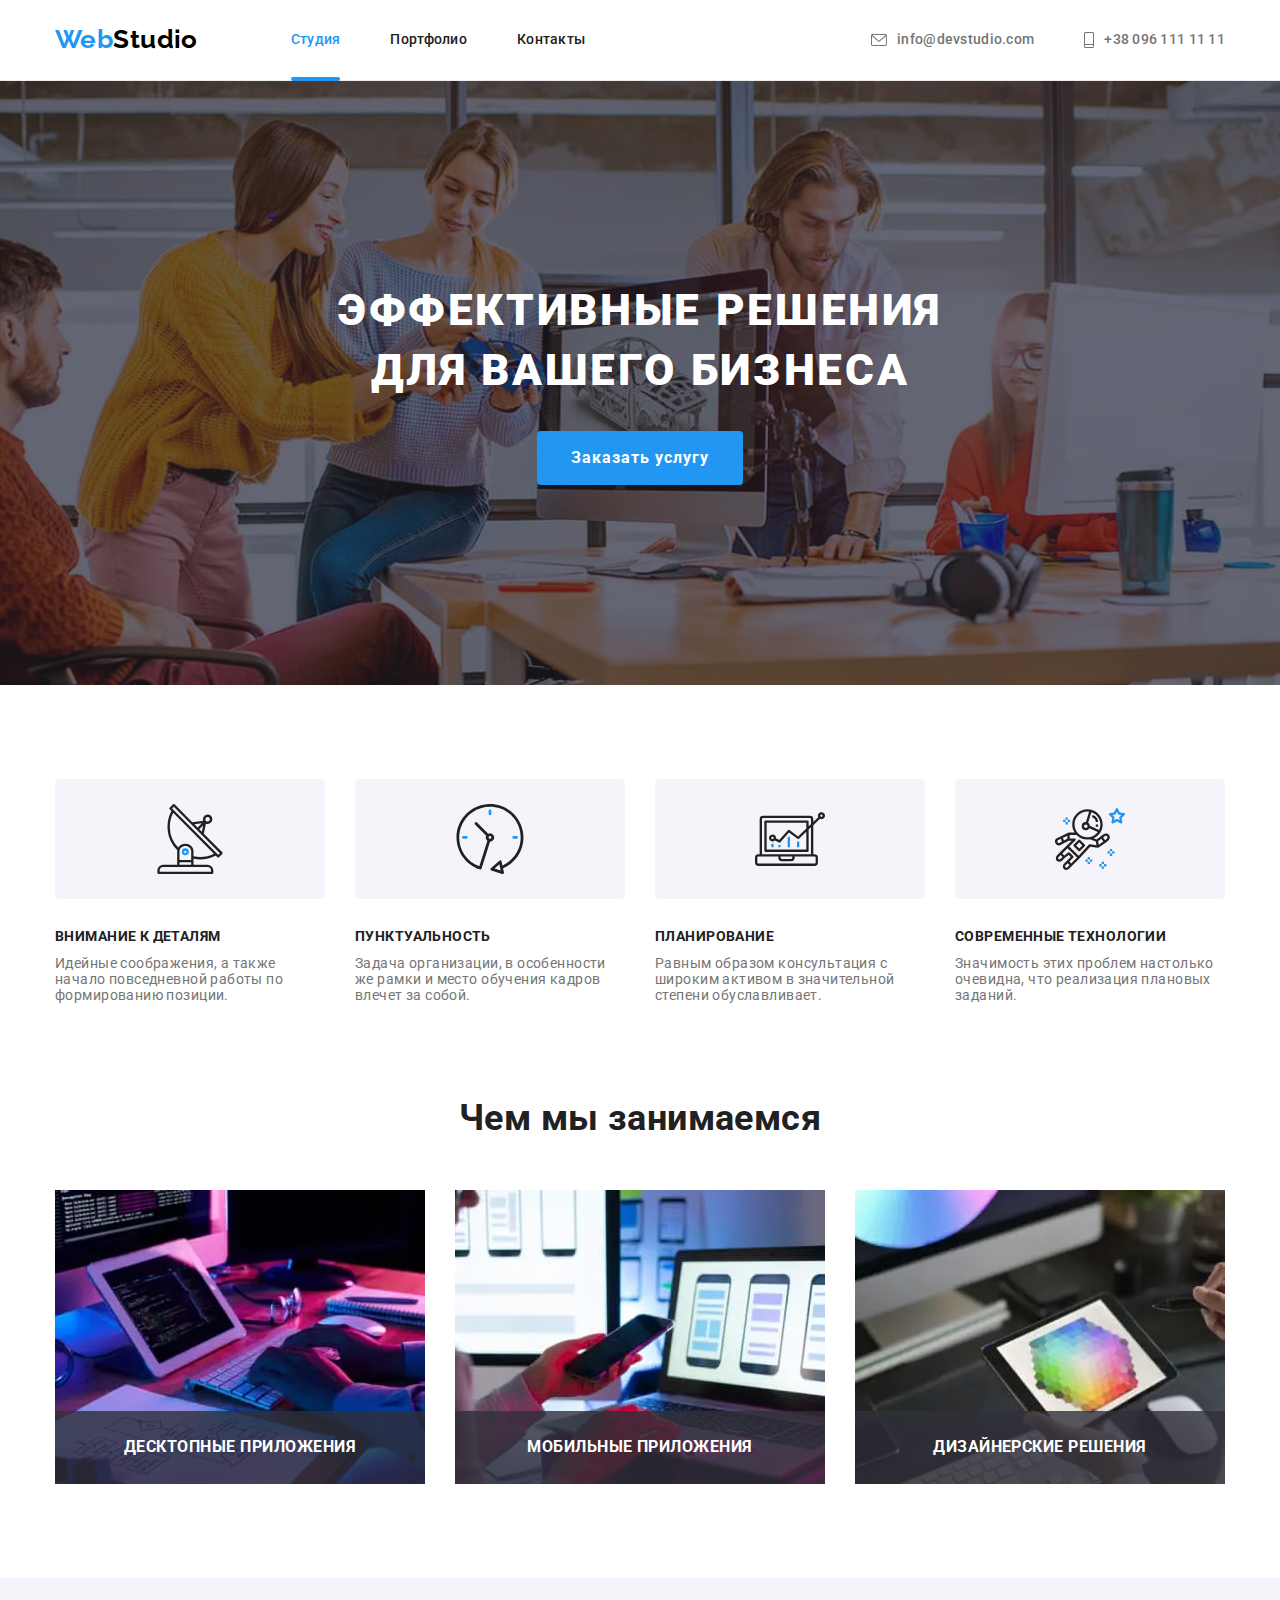
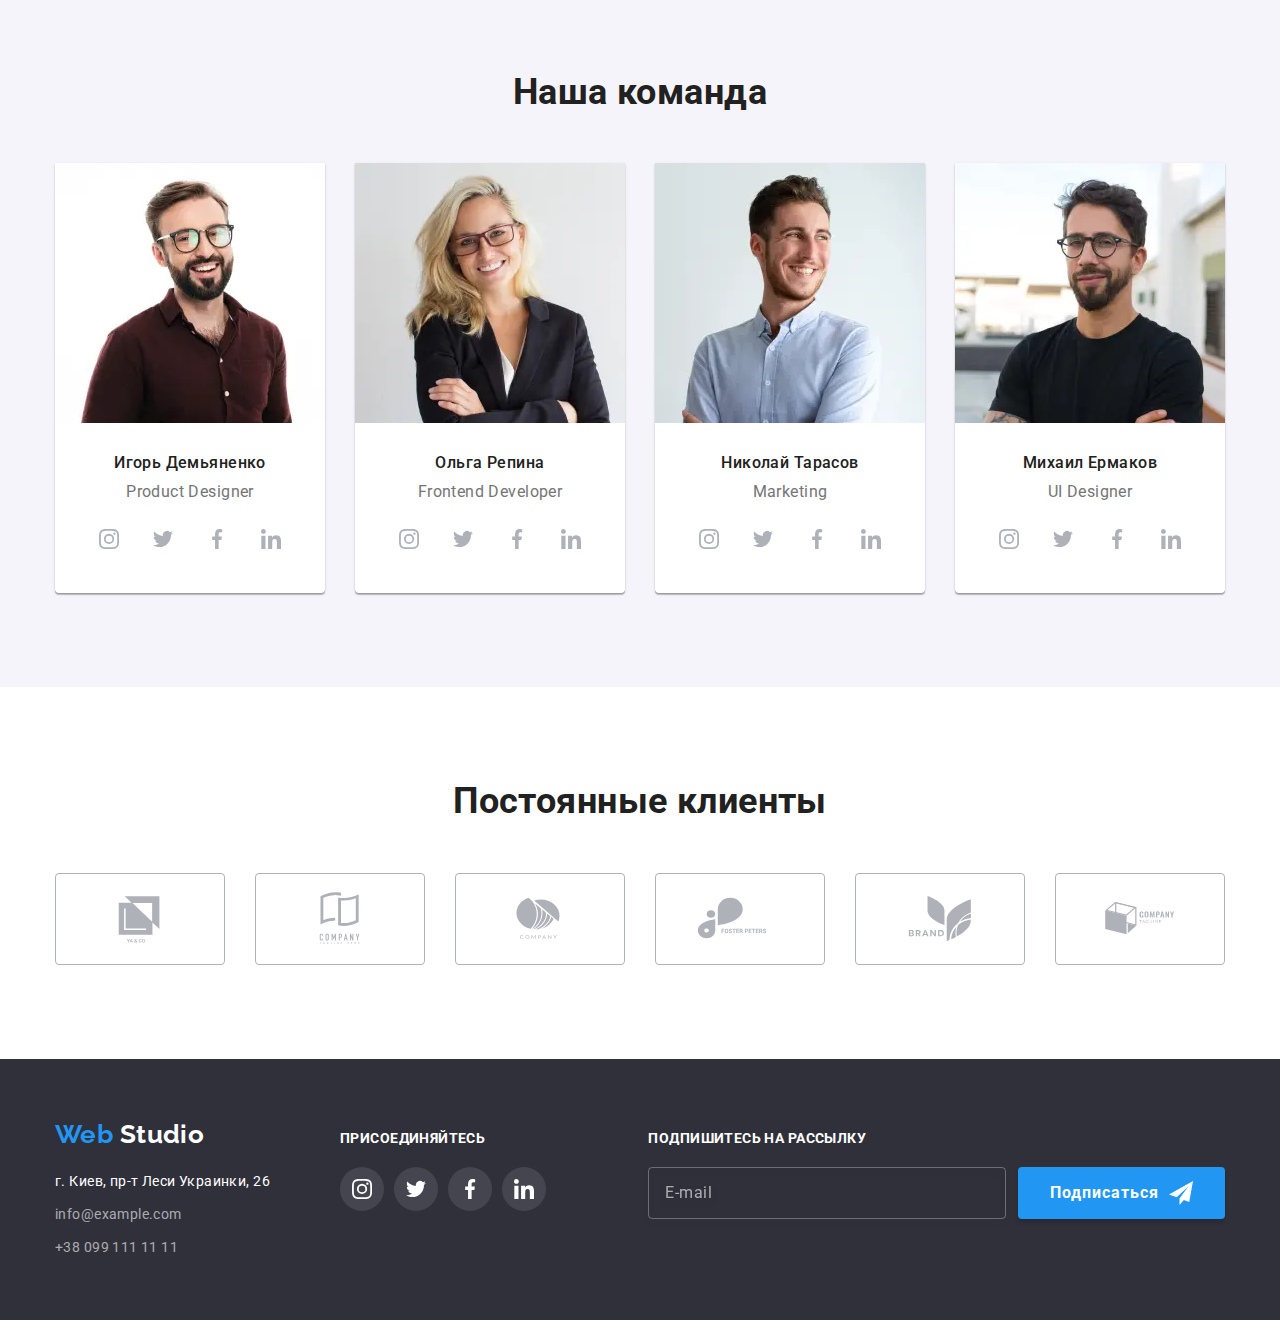
==== commit 1875e00f: "adda edits from mentor" ====
--- a/index.html
+++ b/index.html
@@ -22,7 +22,7 @@
     <header class="header-page">
       <div class="container header-page__container">
         <a href="./index.html" class="logo header-page__logo"
-          ><span class="logo__word">Web</span> Studio</a
+          ><span class="logo__word">Web</span>Studio</a
         >
         <nav class="header-page__nav">
           <ul class="site-nav list">
@@ -80,10 +80,10 @@
           </nav>
 
           <ul class="mobile-contact-list list">
-            <li class="mobile-contact-list__item">
+            <li class="mobile-contact-list__item-tel">
               <a href="tel:+380961111111" class="mobile-contact-list__tel"> +38 096 111 11 11 </a>
             </li>
-            <li class="mobile-contact-list__item">
+            <li class="mobile-contact-list__item-mail">
               <a href="mailto:info@devstudio.com" class="mobile-contact-list__mail">
                 info@devstudio.com
               </a>
@@ -762,13 +762,16 @@
                 name="modal-agreement"
                 id="modal-agreement"
               />
-              <div class="modal__icon--uncheck"></div>
-              <svg class="modal__icon--check" width="16" height="15">
-                <use href="./images/icons.svg#icon-check"></use>
-              </svg>
-
-              Соглашаюсь с рассылкой и принимаю
-              <a class="modal__link" href="#"> Условия договора</a>
+              <span class="modal__icon--uncheck">
+                <svg class="modal__icon--check" width="16" height="15">
+                  <use href="./images/icons.svg#icon-check"></use>
+                </svg>
+              </span>
+              <span class="modal__icon-text"
+                >Соглашаюсь с рассылкой и принимаю<a class="modal__link" href="#"
+                  >Условия договора</a
+                >
+              </span>
             </label>
           </div>
 
--- a/css/main.min.css
+++ b/css/main.min.css
@@ -1 +1 @@
-:root{--title-text-color: #212121;--primary-text-color: #757575;--accent-color: #2196f3;--button-white-color: #ffffff;--background-section: #2f303a;--background-color: #f5f4fa}.visually-hidden{position:absolute;width:1px;height:1px;margin:-1px;border:0;padding:0;white-space:nowrap;-webkit-clip-path:inset(100%);clip-path:inset(100%);clip:rect(0 0 0 0);overflow:hidden}html{-webkit-box-sizing:border-box;box-sizing:border-box}*,*::after,*::before{-webkit-box-sizing:inherit;box-sizing:inherit}h1,h2,h3,h4,h5,h6,p{margin-top:0}a{text-decoration:none;color:inherit}address{font-style:normal}body{color:var(--primary-text-color);font-family:"Roboto",sans-serif;letter-spacing:.03em;font-size:14px;line-height:1.71}.list{list-style:none;padding-left:0;margin:0}.container{padding-left:15px;padding-right:15px;margin-left:auto;margin-right:auto;max-width:480px}@media screen and (min-width: 768px){.container{max-width:768px}}@media screen and (min-width: 1200px){.container{max-width:1200px}}.section{padding-top:60px;padding-bottom:60px}@media screen and (min-width: 1200px){.section{padding-top:94px;padding-bottom:94px}}.backdrop{position:fixed;top:0;left:0;width:100%;height:100%;opacity:1;background-color:rgba(0,0,0,.2);-webkit-transition:opacity 250ms cubic-bezier(0.4, 0, 0.2, 1),visibility 250ms cubic-bezier(0.4, 0, 0.2, 1);transition:opacity 250ms cubic-bezier(0.4, 0, 0.2, 1),visibility 250ms cubic-bezier(0.4, 0, 0.2, 1);overflow-y:scroll}.backdrop.is-hidden{visibility:hidden;opacity:0;pointer-events:none}.button{font-size:16px;text-align:center;cursor:pointer;font-family:inherit;border-color:rgba(0,0,0,0);border-radius:4px}.button--primary{color:var(--button-white-color);background-color:var(--accent-color);font-weight:700;line-height:1.88;letter-spacing:.06em;padding:10px 32px;min-width:200px;-webkit-transition:color 250ms cubic-bezier(0.4, 0, 0.2, 1),background-color 250ms cubic-bezier(0.4, 0, 0.2, 1);transition:color 250ms cubic-bezier(0.4, 0, 0.2, 1),background-color 250ms cubic-bezier(0.4, 0, 0.2, 1)}.button--primary:hover,.button--primary:focus{outline:none;color:var(--title-text-color);background-color:var(--background-color)}.button--secondary{display:inline-block;color:var(--title-text-color);background-color:var(--background-color);font-weight:500;line-height:1.62;padding:6px 22px;-webkit-transition:color 250ms cubic-bezier(0.4, 0, 0.2, 1),background-color 250ms cubic-bezier(0.4, 0, 0.2, 1);transition:color 250ms cubic-bezier(0.4, 0, 0.2, 1),background-color 250ms cubic-bezier(0.4, 0, 0.2, 1)}.button--secondary:not(:last-child){margin-right:8px}.button--secondary:hover,.button--secondary:focus{outline:none;color:var(--button-white-color);background-color:var(--accent-color)}.logo{color:#000;text-decoration:none;font-family:"Raleway",sans-serif;font-weight:700;font-size:26px;line-height:1.2}.logo:focus{outline:none}.logo__word{color:#2196f3}.section-title{color:var(--title-text-color);font-size:36px;line-height:1.16;text-align:center;margin-top:0px;margin-bottom:50px}.social-list{display:-webkit-box;display:-ms-flexbox;display:flex;gap:10px;-webkit-box-align:center;-ms-flex-align:center;align-items:center;-webkit-box-pack:center;-ms-flex-pack:center;justify-content:center}.social-list__link{width:44px;height:44px;border-radius:50%;fill:#afb1b8;padding:12px;display:-webkit-box;display:-ms-flexbox;display:flex;background-color:inherit;-webkit-transition:background-color 250ms cubic-bezier(0.4, 0, 0.2, 1);transition:background-color 250ms cubic-bezier(0.4, 0, 0.2, 1)}.social-list__link:hover,.social-list__link:focus{outline:none;background-color:var(--accent-color);border-radius:50%;width:44px;height:44px}.social-list__icon{fill:#afb1b8;-webkit-transition:fill 250ms cubic-bezier(0.4, 0, 0.2, 1);transition:fill 250ms cubic-bezier(0.4, 0, 0.2, 1)}.social-list__link:hover .social-list__icon,.social-list__link:focus .social-list__icon{outline:none;fill:var(--button-white-color)}.modal{padding:40px;width:96%;height:96%;max-width:528px;max-height:581px;position:absolute;top:50%;left:50%;overflow:auto;-webkit-transform:translate(-50%, -50%) scale(1);transform:translate(-50%, -50%) scale(1);background-color:var(--button-white-color);-webkit-box-shadow:0px 1px 3px rgba(0,0,0,.12),0px 1px 1px rgba(0,0,0,.14),0px 2px 1px rgba(0,0,0,.2);box-shadow:0px 1px 3px rgba(0,0,0,.12),0px 1px 1px rgba(0,0,0,.14),0px 2px 1px rgba(0,0,0,.2);border-radius:4px;-webkit-transition-property:-webkit-transform;transition-property:-webkit-transform;transition-property:transform;transition-property:transform, -webkit-transform;-webkit-transition-duration:250ms;transition-duration:250ms;-webkit-transition-timing-function:cubic-bezier(0.4, 0, 0.2, 1);transition-timing-function:cubic-bezier(0.4, 0, 0.2, 1)}.backdrop.is-hidden .modal{-webkit-transform:translate(-50%, -50%) scale(0);transform:translate(-50%, -50%) scale(0)}@media screen and (max-width: 1199px){.modal{max-width:450px;max-height:609px}}.modal__title{display:block;margin-bottom:12px;text-align:center;color:var(--title-text-color);font-weight:700;font-size:20px;line-height:1.5}@media screen and (min-width: 1200px){.modal__title{line-height:1.15}}.modal__label{display:block;font-size:12px;line-height:1.17;letter-spacing:.01em;color:var(--primary-text-color);margin-bottom:4px}.modal__field{display:block;position:relative;margin-bottom:10px}.modal__input{width:100%;border:1px solid rgba(33,33,33,.2);border-radius:4px;padding-top:10px;padding-bottom:10px;padding-left:40px;padding-right:40px;-webkit-transition:border 250ms cubic-bezier(0.4, 0, 0.2, 1);transition:border 250ms cubic-bezier(0.4, 0, 0.2, 1)}.modal__field:focus-within .modal__input{outline:rgba(0,0,0,0);border:1px solid var(--accent-color)}.modal__icon{position:absolute;top:50%;left:12px;-webkit-transform:translateY(-50%);transform:translateY(-50%);-webkit-transition:fill 250ms cubic-bezier(0.4, 0, 0.2, 1);transition:fill 250ms cubic-bezier(0.4, 0, 0.2, 1)}.modal__field:focus-within .modal__icon{fill:var(--accent-color)}.modal__field--textarea{display:block;line-height:0}.modal__textarea{resize:none;padding:12px 16px;width:100%;height:120px;margin-bottom:20px;border:1px solid rgba(33,33,33,.2);border-radius:4px;-webkit-transition:border 250ms cubic-bezier(0.4, 0, 0.2, 1);transition:border 250ms cubic-bezier(0.4, 0, 0.2, 1)}.modal__textarea::-webkit-input-placeholder{font-size:14px;line-height:1.14;letter-spacing:.01em;color:rgba(117,117,117,.5)}.modal__textarea::-moz-placeholder{font-size:14px;line-height:1.14;letter-spacing:.01em;color:rgba(117,117,117,.5)}.modal__textarea:-ms-input-placeholder{font-size:14px;line-height:1.14;letter-spacing:.01em;color:rgba(117,117,117,.5)}.modal__textarea::-ms-input-placeholder{font-size:14px;line-height:1.14;letter-spacing:.01em;color:rgba(117,117,117,.5)}.modal__textarea::placeholder{font-size:14px;line-height:1.14;letter-spacing:.01em;color:rgba(117,117,117,.5)}.modal__field--textarea:focus-within .modal__textarea{outline:rgba(0,0,0,0);border:1px solid var(--accent-color)}.modal__agreement{position:relative}.modal__checkbox{display:-webkit-box;display:-ms-flexbox;display:flex;-webkit-box-pack:center;-ms-flex-pack:center;justify-content:center}.modal__label--checkbox{display:-webkit-box;display:-ms-flexbox;display:flex;-ms-flex-wrap:wrap;flex-wrap:wrap;-webkit-box-align:center;-ms-flex-align:center;align-items:center;line-height:1.71;cursor:pointer;margin-bottom:30px;text-align:center}.modal__label--checkbox:hover{color:var(--accent-color)}@media screen and (max-width: 1199px){.modal__label--checkbox{font-size:12px;line-height:1.16}}.modal__link{text-decoration:underline;color:var(--accent-color);margin-left:3px}.modal__link:focus{outline:rgba(0,0,0,0);font-weight:600}.modal__icon--uncheck{display:inline-block;width:16px;height:15px;border:2px solid var(--title-text-color);border-radius:2px;margin-right:7px;-webkit-transition:background-color 250ms cubic-bezier(0.4, 0, 0.2, 1),border 250ms cubic-bezier(0.4, 0, 0.2, 1);transition:background-color 250ms cubic-bezier(0.4, 0, 0.2, 1),border 250ms cubic-bezier(0.4, 0, 0.2, 1)}.modal__checkbox:checked~.modal__icon--uncheck{background-color:var(--accent-color);border:none}.modal__checkbox:focus~.modal__icon--uncheck{border:2px solid var(--accent-color)}.modal__icon--check{position:absolute;fill:rgba(0,0,0,0);top:4.5px;left:0;padding-top:3.5px;padding-right:1.5px;padding-bottom:3px;padding-left:3px;-webkit-transition:fill 250ms cubic-bezier(0.4, 0, 0.2, 1);transition:fill 250ms cubic-bezier(0.4, 0, 0.2, 1)}.modal__checkbox:checked~.modal__icon--check{fill:var(--button-white-color)}@media screen and (max-width: 1199px){.modal__icon--check{top:0}}.modal__button{display:block;border:rgba(0,0,0,0);padding:10px 55px;margin-right:auto;margin-left:auto;-webkit-box-shadow:0px 4px 4px rgba(0,0,0,.15);box-shadow:0px 4px 4px rgba(0,0,0,.15);border-radius:4px;font-size:16px;-webkit-transition:color 250ms cubic-bezier(0.4, 0, 0.2, 1),background-color 250ms cubic-bezier(0.4, 0, 0.2, 1);transition:color 250ms cubic-bezier(0.4, 0, 0.2, 1),background-color 250ms cubic-bezier(0.4, 0, 0.2, 1)}.modal__button:hover,.modal__button:focus{color:var(--button-white-color);background-color:#188ce8}.modal__button--close{position:absolute;display:-webkit-box;display:-ms-flexbox;display:flex;-webkit-box-pack:center;-ms-flex-pack:center;justify-content:center;-webkit-box-align:center;-ms-flex-align:center;align-items:center;width:30px;height:30px;padding:0;top:8px;right:8px;background-color:#fff;border:1px solid rgba(0,0,0,.1);border-radius:50%;-webkit-transition:border 250ms cubic-bezier(0.4, 0, 0.2, 1);transition:border 250ms cubic-bezier(0.4, 0, 0.2, 1)}.modal__button--close:hover,.modal__button--close:focus{outline:none;border:1px solid var(--accent-color)}.modal__icon--close{display:block;fill:#000;-webkit-transition:fill 250ms cubic-bezier(0.4, 0, 0.2, 1);transition:fill 250ms cubic-bezier(0.4, 0, 0.2, 1)}.modal__button--close:hover .modal__icon--close,.modal__button--close:focus .modal__icon--close{fill:var(--accent-color)}@media screen and (max-width: 767px){.mobile-menu{position:fixed;top:0;left:0;width:100%;height:100%;overflow:auto;z-index:100;visibility:visible;opacity:1;pointer-events:auto;background-color:#fff;-webkit-transition:opacity 250ms cubic-bezier(0.4, 0, 0.2, 1),visibility 250ms cubic-bezier(0.4, 0, 0.2, 1);transition:opacity 250ms cubic-bezier(0.4, 0, 0.2, 1),visibility 250ms cubic-bezier(0.4, 0, 0.2, 1)}.mobile-menu.is-hidden{visibility:hidden;opacity:0;pointer-events:none}.mobile-menu__container{position:relative;padding:48px 40px}.mobile-nav{margin-bottom:302px}.mobile-nav__item:not(:last-child){margin-bottom:32px}.mobile-nav__link{display:block;color:var(--title-text-color);text-decoration:none;font-weight:500;font-size:40px;line-height:1.18;letter-spacing:.02em;-webkit-transition:color 250ms cubic-bezier(0.4, 0, 0.2, 1);transition:color 250ms cubic-bezier(0.4, 0, 0.2, 1)}.mobile-nav__link:hover,.mobile-nav__link:focus{outline:none;color:var(--accent-color)}.mobile-nav__link--current{color:var(--accent-color)}.mobile-contact-list__tel{display:block;font-weight:500;font-size:34px;line-height:1.18;letter-spacing:.02em;color:var(--accent-color);margin-bottom:32px}.mobile-contact-list__mail{display:block;font-weight:500;font-size:24px;line-height:1.17;letter-spacing:.02em;color:var(--primary-text-color);margin-bottom:64px}.social-links{display:-webkit-box;display:-ms-flexbox;display:flex}.social-links__item{padding-right:10px}.social-links__item:not(:first-child){padding-left:10px}.social-links__item:not(:last-child){border-right:1px solid rgba(33,33,33,.2)}.social-links__link{font-weight:500;font-size:18px;line-height:1.22;letter-spacing:.02em;color:var(--accent-color)}.mobile-menu__button--close{position:absolute;display:-webkit-box;display:-ms-flexbox;display:flex;-webkit-box-pack:center;-ms-flex-pack:center;justify-content:center;-webkit-box-align:center;-ms-flex-align:center;align-items:center;padding:0;top:10px;right:15px;border:none;background-color:#fff}.icon-close_burger:hover,.icon-close_burger:focus{fill:var(--accent-color)}}@media screen and (min-width: 768px){.mobile-menu{display:none}}.clients-section__list{display:-webkit-box;display:-ms-flexbox;display:flex;-ms-flex-wrap:wrap;flex-wrap:wrap;gap:30px}.clients-section__item{height:92px;width:calc((100% - 30px)/2)}@media screen and (min-width: 768px){.clients-section__item{width:calc((100% - 60px)/3)}}@media screen and (min-width: 1200px){.clients-section__item{width:calc((100% - 150px)/6)}}.clients-section__link{display:-webkit-box;display:-ms-flexbox;display:flex;width:100%;height:100%;-webkit-box-align:center;-ms-flex-align:center;align-items:center;-webkit-box-pack:center;-ms-flex-pack:center;justify-content:center;border:1px solid #afb1b8;border-radius:4px;-webkit-transition:border 250ms cubic-bezier(0.4, 0, 0.2, 1);transition:border 250ms cubic-bezier(0.4, 0, 0.2, 1)}.clients-section__link:focus{outline:none;border:1px solid var(--accent-color)}.clients-section__link:hover{border:1px solid var(--accent-color)}.clients-section__icon{display:block;fill:#afb1b8;-webkit-transition:fill 250ms cubic-bezier(0.4, 0, 0.2, 1);transition:fill 250ms cubic-bezier(0.4, 0, 0.2, 1)}.clients-section__link:hover .clients-section__icon,.clients-section__link:focus .clients-section__icon{fill:var(--accent-color)}.features-section{padding-bottom:30px}@media screen and (min-width: 768px){.features-section{padding-bottom:60px}}@media screen and (min-width: 1200px){.features-section{padding-bottom:47px}}@media screen and (min-width: 768px){.features-section__list{display:-webkit-box;display:-ms-flexbox;display:flex;-ms-flex-wrap:wrap;flex-wrap:wrap;gap:30px}}@media screen and (max-width: 767px){.feature-section__item{text-align:center}.feature-section__item:not(:last-child){margin-bottom:30px}}@media screen and (min-width: 768px){.feature-section__item{width:calc((100% - 30px)/2)}}@media screen and (min-width: 1200px){.feature-section__item{width:calc((100% - 90px)/4)}}.feature-section__icon{height:120px;background-color:#f5f4fa;border-radius:4px;margin-bottom:30px;width:100%;padding:25px 0}@media screen and (min-width: 768px){.feature-section__icon{width:354px;padding:25px 142px}}@media screen and (min-width: 1200px){.feature-section__icon{width:270px;padding:25px 100px}}.features-section__title{color:var(--title-text-color);font-size:14px;line-height:1.14;text-transform:uppercase;margin-top:0px;margin-bottom:10px}.features-section__text{line-height:1.17;margin-bottom:0;margin-top:0}@media screen and (max-width: 767px){.features-section__text{text-align:left}}.page-footer{background-color:var(--background-section);padding-top:60px;padding-bottom:60px}.page-footer__container{text-align:center;-webkit-box-align:baseline;-ms-flex-align:baseline;align-items:baseline}@media screen and (min-width: 768px){.page-footer__container{display:-webkit-box;display:-ms-flexbox;display:flex;-ms-flex-wrap:wrap;flex-wrap:wrap;-webkit-column-gap:165px;-moz-column-gap:165px;column-gap:165px;row-gap:60px;-webkit-box-pack:center;-ms-flex-pack:center;justify-content:center}}@media screen and (min-width: 1200px){.page-footer__container{gap:70px;-webkit-box-pack:start;-ms-flex-pack:start;justify-content:start;text-align:start}}@media screen and (max-width: 767px){.page-footer__list{margin-bottom:60px}}@media screen and (max-width: 767px){.page-footer__social{margin-bottom:60px}}.page-footer__logo{display:block;color:var(--button-white-color);margin-bottom:20px}.page-footer__title{display:block;font-size:14px;font-weight:700;line-height:1.14;color:var(--button-white-color);margin-bottom:20px;text-transform:uppercase}.page-footer__item:not(:last-child){margin-bottom:8px}@media screen and (min-width: 1200px){.page-footer__item:not(:last-child){margin-bottom:9px}}.page-footer__link--address{font-style:normal;color:var(--button-white-color);text-decoration:none;font-size:14px;line-height:1.71}.page-footer__link--address:focus{outline:none}.page-footer__link--mail,.page-footer__link--tel{font-style:normal;color:rgba(255,255,255,.6);text-decoration:none;font-size:14px;line-height:1.71;-webkit-transition:color 250ms cubic-bezier(0.4, 0, 0.2, 1);transition:color 250ms cubic-bezier(0.4, 0, 0.2, 1)}.page-footer__link--mail:hover,.page-footer__link--mail:focus,.page-footer__link--tel:hover,.page-footer__link--tel:focus{outline:none;color:var(--accent-color)}.social-list__link--dark{background-color:rgba(255,255,255,.1)}.social-list__link--dark:hover,.social-list__link--dark:focus{outline:none;background-color:var(--accent-color)}.page-footer__subscribe{text-align:center}@media screen and (min-width: 1200px){.page-footer__subscribe{text-align:start;margin-left:auto}}@media screen and (min-width: 1200px){.page-footer__form{display:-webkit-box;display:-ms-flexbox;display:flex}}.page-footer__input{width:100%;padding:15px 16px;background-color:rgba(0,0,0,0);border:1px solid rgba(255,255,255,.3);-webkit-filter:drop-shadow(0px 4px 4px rgba(0, 0, 0, 0.15));filter:drop-shadow(0px 4px 4px rgba(0, 0, 0, 0.15));border-radius:4px;font-size:16px;line-height:1.25;letter-spacing:.03em;color:var(--button-white-color)}@media screen and (max-width: 767px){.page-footer__input{margin-bottom:20px}}@media screen and (min-width: 768px){.page-footer__input{width:450px;margin-bottom:20px}}@media screen and (min-width: 1200px){.page-footer__input{width:358px;margin-bottom:0}}.page-footer__input::-webkit-input-placeholder{font-size:16px;line-height:1.25;letter-spacing:.03em;color:rgba(255,255,255,.6)}.page-footer__input::-moz-placeholder{font-size:16px;line-height:1.25;letter-spacing:.03em;color:rgba(255,255,255,.6)}.page-footer__input:-ms-input-placeholder{font-size:16px;line-height:1.25;letter-spacing:.03em;color:rgba(255,255,255,.6)}.page-footer__input::-ms-input-placeholder{font-size:16px;line-height:1.25;letter-spacing:.03em;color:rgba(255,255,255,.6)}.page-footer__input::placeholder{font-size:16px;line-height:1.25;letter-spacing:.03em;color:rgba(255,255,255,.6)}.page-footer__input:focus{outline:rgba(0,0,0,0);border:1px solid var(--button-white-color)}.page-footer__button{display:-webkit-box;display:-ms-flexbox;display:flex;-webkit-box-pack:center;-ms-flex-pack:center;justify-content:center;-webkit-box-align:center;-ms-flex-align:center;align-items:center;gap:10px;font-size:16px;letter-spacing:.06em;border:rgba(0,0,0,0);-webkit-box-shadow:0px 4px 4px rgba(0,0,0,.15);box-shadow:0px 4px 4px rgba(0,0,0,.15);border-radius:4px;margin-right:auto;margin-left:auto}@media screen and (min-width: 1200px){.page-footer__button{margin-left:12px;margin-right:0}}.page-footer__icon--send{fill:var(--button-white-color);-webkit-transition:fill 250ms cubic-bezier(0.4, 0, 0.2, 1);transition:fill 250ms cubic-bezier(0.4, 0, 0.2, 1)}.page-footer__button:hover .page-footer__icon--send,.page-footer__button:focus .page-footer__icon--send{fill:#000}.header-page{border-bottom:1px solid #ececec}.header-page__container{display:-webkit-box;display:-ms-flexbox;display:flex;-webkit-box-align:center;-ms-flex-align:center;align-items:center;-webkit-box-pack:justify;-ms-flex-pack:justify;justify-content:space-between}@media screen and (max-width: 767px){.header-page__logo{padding-top:16px;padding-bottom:16px}}@media screen and (min-width: 1200px){.header-page__logo{margin-right:93px}}.header-page_mobile-menu{background-color:rgba(0,0,0,0);border:none;padding:0;line-height:0}@media screen and (min-width: 768px){.header-page_mobile-menu{display:none}}@media screen and (max-width: 767px){.site-nav{display:none}}@media screen and (min-width: 768px){.site-nav{display:-webkit-box;display:-ms-flexbox;display:flex;-webkit-box-align:center;-ms-flex-align:center;align-items:center}}@media screen and (min-width: 768px){.site-nav__item:not(:last-child){margin-right:50px}}.site-nav__link{position:relative;display:block;padding-top:32px;padding-bottom:32px;color:var(--title-text-color);text-decoration:none;font-weight:500;line-height:1.14;letter-spacing:.02em;-webkit-transition:color 250ms cubic-bezier(0.4, 0, 0.2, 1);transition:color 250ms cubic-bezier(0.4, 0, 0.2, 1)}.site-nav__link:hover,.site-nav__link:focus{outline:none;color:var(--accent-color)}.site-nav__link--current{color:var(--accent-color);display:block}.site-nav__link--current::after{content:"";position:absolute;bottom:0;left:0;-webkit-transform:translateY(1px);transform:translateY(1px);display:block;width:100%;height:4px;border-radius:2px;background-color:var(--accent-color)}@media screen and (max-width: 767px){.contact-list{display:none}}@media screen and (min-width: 768px)and (max-width: 1199px){.contact-list{display:-webkit-box;display:-ms-flexbox;display:flex;-webkit-box-orient:vertical;-webkit-box-direction:normal;-ms-flex-direction:column;flex-direction:column;-webkit-box-align:start;-ms-flex-align:start;align-items:start;gap:10px}}@media screen and (min-width: 1200px){.contact-list{display:-webkit-box;display:-ms-flexbox;display:flex}}@media screen and (min-width: 1200px){.contact-list__item{display:-webkit-box;display:-ms-flexbox;display:flex;text-align:center}.contact-list__item:not(:last-child){margin-right:50px}}.contact-list__link{color:var(--primary-text-color);text-decoration:none;font-weight:500;line-height:1.14;letter-spacing:.02em;-webkit-transition:color 250ms cubic-bezier(0.4, 0, 0.2, 1);transition:color 250ms cubic-bezier(0.4, 0, 0.2, 1);display:-webkit-box;display:-ms-flexbox;display:flex;-webkit-box-align:center;-ms-flex-align:center;align-items:center;-webkit-box-pack:center;-ms-flex-pack:center;justify-content:center}.contact-list__link:hover,.contact-list__link:focus{outline:none;color:var(--accent-color)}@media screen and (min-width: 1200px){.contact-list__link{-webkit-box-align:center;-ms-flex-align:center;align-items:center;display:-webkit-box;display:-ms-flexbox;display:flex;padding-top:32px;padding-bottom:32px}}.contact-list__icon{margin-right:10px;fill:currentColor}.hero-section{background-color:var(--background-section);text-align:center;background-position:center;background-size:cover;background-image:-webkit-gradient(linear, left top, right top, from(rgba(47, 48, 58, 0.4)), to(rgba(47, 48, 58, 0.4))),url(../../images/hero-background/hero-bg-mob.jpg);background-image:linear-gradient(to right, rgba(47, 48, 58, 0.4), rgba(47, 48, 58, 0.4)),url(../../images/hero-background/hero-bg-mob.jpg)}@media(min-device-pixel-ratio: 2),(-webkit-min-device-pixel-ratio: 2),(min-resolution: 192dpi),(min-resolution: 2dppx){.hero-section{background-image:-webkit-gradient(linear, left top, right top, from(rgba(47, 48, 58, 0.4)), to(rgba(47, 48, 58, 0.4))),url(../../images/hero-background/hero-bg-mob@2x.jpg);background-image:linear-gradient(to right, rgba(47, 48, 58, 0.4), rgba(47, 48, 58, 0.4)),url(../../images/hero-background/hero-bg-mob@2x.jpg)}}@media screen and (max-width: 1199px){.hero-section{padding-top:118px;padding-bottom:118px}}@media screen and (min-width: 768px){.hero-section{background-image:-webkit-gradient(linear, left top, right top, from(rgba(47, 48, 58, 0.4)), to(rgba(47, 48, 58, 0.4))),url(../../images/hero-background/hero-bg-tablet.jpg);background-image:linear-gradient(to right, rgba(47, 48, 58, 0.4), rgba(47, 48, 58, 0.4)),url(../../images/hero-background/hero-bg-tablet.jpg)}}@media screen and (min-width: 768px)and (min-device-pixel-ratio: 2),screen and (min-width: 768px)and (-webkit-min-device-pixel-ratio: 2),screen and (min-width: 768px)and (min-resolution: 192dpi),screen and (min-width: 768px)and (min-resolution: 2dppx){.hero-section{background-image:-webkit-gradient(linear, left top, right top, from(rgba(47, 48, 58, 0.4)), to(rgba(47, 48, 58, 0.4))),url(../../images/hero-background/hero-bg-tablet@2x.jpg);background-image:linear-gradient(to right, rgba(47, 48, 58, 0.4), rgba(47, 48, 58, 0.4)),url(../../images/hero-background/hero-bg-tablet@2x.jpg)}}@media screen and (min-width: 1200px){.hero-section{padding-top:200px;padding-bottom:200px;max-width:1600px;margin-right:auto;margin-left:auto;background-image:-webkit-gradient(linear, left top, right top, from(rgba(47, 48, 58, 0.4)), to(rgba(47, 48, 58, 0.4))),url(../../images/hero-background/hero-bg-desk.jpg);background-image:linear-gradient(to right, rgba(47, 48, 58, 0.4), rgba(47, 48, 58, 0.4)),url(../../images/hero-background/hero-bg-desk.jpg)}}@media screen and (min-width: 1200px)and (min-device-pixel-ratio: 2),screen and (min-width: 1200px)and (-webkit-min-device-pixel-ratio: 2),screen and (min-width: 1200px)and (min-resolution: 192dpi),screen and (min-width: 1200px)and (min-resolution: 2dppx){.hero-section{background-image:-webkit-gradient(linear, left top, right top, from(rgba(47, 48, 58, 0.4)), to(rgba(47, 48, 58, 0.4))),url(../../images/hero-background/hero-bg-desk@2x.jpg);background-image:linear-gradient(to right, rgba(47, 48, 58, 0.4), rgba(47, 48, 58, 0.4)),url(../../images/hero-background/hero-bg-desk@2x.jpg)}}.hero-section__title{display:block;text-align:center;margin-right:auto;margin-left:auto;font-weight:900;letter-spacing:.06em;text-transform:uppercase;color:var(--button-white-color);margin-top:0;margin-bottom:30px;max-width:360px;font-size:26px;line-height:1.62}@media screen and (min-width: 1200px){.hero-section__title{font-size:44px;line-height:1.36;max-width:700px}}.portfolio-section__nav{display:-webkit-box;display:-ms-flexbox;display:flex;margin-bottom:50px;gap:8px;-ms-flex-wrap:wrap;flex-wrap:wrap}@media screen and (min-width: 768px){.portfolio-section__nav{-webkit-box-pack:center;-ms-flex-pack:center;justify-content:center}}.button--active{color:var(--button-white-color);background-color:var(--accent-color)}.portfolio-list{display:-webkit-box;display:-ms-flexbox;display:flex;-ms-flex-wrap:wrap;flex-wrap:wrap;gap:30px}@media screen and (max-width: 767px){.portfolio-list{-webkit-box-pack:center;-ms-flex-pack:center;justify-content:center}}.portfolio-list__item{position:relative;-webkit-box-shadow:none;box-shadow:none;max-width:100%;-webkit-transition:-webkit-box-shadow 250ms cubic-bezier(0.4, 0, 0.2, 1);transition:-webkit-box-shadow 250ms cubic-bezier(0.4, 0, 0.2, 1);transition:box-shadow 250ms cubic-bezier(0.4, 0, 0.2, 1);transition:box-shadow 250ms cubic-bezier(0.4, 0, 0.2, 1), -webkit-box-shadow 250ms cubic-bezier(0.4, 0, 0.2, 1)}@media screen and (min-width: 768px){.portfolio-list__item{width:calc((100% - 30px)/2)}}@media screen and (min-width: 1200px){.portfolio-list__item{width:calc((100% - 60px)/3)}}.portfolio-list__item:hover{-webkit-box-shadow:0px 1px 1px rgba(0,0,0,.12),0px 4px 4px rgba(0,0,0,.06),1px 4px 6px rgba(0,0,0,.16);box-shadow:0px 1px 1px rgba(0,0,0,.12),0px 4px 4px rgba(0,0,0,.06),1px 4px 6px rgba(0,0,0,.16)}.portfolio-list__link{display:-webkit-box;display:-ms-flexbox;display:flex;-webkit-box-orient:vertical;-webkit-box-direction:normal;-ms-flex-direction:column;flex-direction:column;height:100%}.portfolio-list__link:focus{outline:rgba(0,0,0,0);-webkit-box-shadow:0px 1px 1px rgba(0,0,0,.12),0px 4px 4px rgba(0,0,0,.06),1px 4px 6px rgba(0,0,0,.16);box-shadow:0px 1px 1px rgba(0,0,0,.12),0px 4px 4px rgba(0,0,0,.06),1px 4px 6px rgba(0,0,0,.16)}.portfolio-list__overlay{position:relative;overflow:hidden}.portfolio-list__img{display:block;max-width:100%;height:auto}@media screen and (max-width: 767px){.portfolio-list__img{width:450px}}@media screen and (min-width: 768px){.portfolio-list__img{width:354px}}@media screen and (min-width: 1200px){.portfolio-list__img{width:370px}}.portfolio-list__text{position:absolute;padding:63px 24px;max-width:100%;top:0;left:0;font-size:18px;line-height:1.56;letter-spacing:.03em;color:var(--button-white-color);background-color:rgba(33,150,243,.9);opacity:0;-webkit-transform:translateY(100%);transform:translateY(100%);-webkit-transition:opacity 250ms cubic-bezier(0.4, 0, 0.2, 1),-webkit-transform 250ms cubic-bezier(0.4, 0, 0.2, 1);transition:opacity 250ms cubic-bezier(0.4, 0, 0.2, 1),-webkit-transform 250ms cubic-bezier(0.4, 0, 0.2, 1);transition:transform 250ms cubic-bezier(0.4, 0, 0.2, 1),opacity 250ms cubic-bezier(0.4, 0, 0.2, 1);transition:transform 250ms cubic-bezier(0.4, 0, 0.2, 1),opacity 250ms cubic-bezier(0.4, 0, 0.2, 1),-webkit-transform 250ms cubic-bezier(0.4, 0, 0.2, 1)}.portfolio-list__item:hover .portfolio-list__text{opacity:1;-webkit-transform:translateY(0);transform:translateY(0)}.portfolio-list__content{border:1px solid #eee;border-top:none;padding-top:20px;padding-bottom:20px;padding-right:24px;padding-left:24px;-webkit-box-flex:1;-ms-flex-positive:1;flex-grow:1}.portfolio-list__title{color:var(--title-text-color);font-size:18px;line-height:2;letter-spacing:.06em;margin-bottom:4px;margin-top:0}.portfolio-list__descrp{font-size:16px;line-height:1.88;padding-top:0;margin-top:0;margin-bottom:0}.team-section{background-color:var(--background-color)}@media screen and (min-width: 768px){.team-section__list{display:-webkit-box;display:-ms-flexbox;display:flex;-ms-flex-wrap:wrap;flex-wrap:wrap;gap:30px}}.team-section__item{-webkit-box-shadow:0px 1px 3px rgba(0,0,0,.12),0px 1px 1px rgba(0,0,0,.14),0px 2px 1px rgba(0,0,0,.2);box-shadow:0px 1px 3px rgba(0,0,0,.12),0px 1px 1px rgba(0,0,0,.14),0px 2px 1px rgba(0,0,0,.2);border-radius:0px 0px 4px 4px;text-align:center;background-color:var(--button-white-color)}@media screen and (max-width: 767px){.team-section__item:not(:last-child){margin-bottom:30px}}@media screen and (min-width: 768px){.team-section__item{width:calc((100% - 30px)/2)}}@media screen and (min-width: 1200px){.team-section__item{width:calc((100% - 90px)/4)}}.team-section__img{display:block;max-width:100%;height:auto}.team-section__description{padding-top:30px}@media screen and (max-width: 1199px){.team-section__description{padding-bottom:24px}}@media screen and (min-width: 1200px){.team-section__description{padding-bottom:32px}}.team-section__content{margin-bottom:16px}.team-section__member{color:var(--title-text-color);font-weight:500;font-size:16px;line-height:1.19;margin-bottom:0;margin-bottom:10px}.team-section__position{font-size:16px;line-height:1.19;margin-bottom:0}.works-section{padding-top:47px}@media screen and (max-width: 1199px){.works-section{display:none}}.works-section__list{display:-webkit-box;display:-ms-flexbox;display:flex;-ms-flex-wrap:wrap;flex-wrap:wrap;gap:30px}.works-section__item{width:calc((100% - 60px)/3);position:relative}.works-section__img{display:block;max-width:100%;height:auto}.works-section__description{position:absolute;display:-webkit-box;display:-ms-flexbox;display:flex;-webkit-box-pack:center;-ms-flex-pack:center;justify-content:center;-webkit-box-align:center;-ms-flex-align:center;align-items:center;bottom:0;left:0;width:100%;margin:0;padding-top:27px;padding-bottom:27px;font-weight:700;line-height:1.14;letter-spacing:.03em;text-transform:uppercase;background-color:rgba(47,48,58,.8);color:var(--button-white-color);text-align:center}/*# sourceMappingURL=main.min.css.map */+:root{--title-text-color: #212121;--primary-text-color: #757575;--accent-color: #2196f3;--button-white-color: #ffffff;--background-section: #2f303a;--background-color: #f5f4fa}.visually-hidden{position:absolute;width:1px;height:1px;margin:-1px;border:0;padding:0;white-space:nowrap;-webkit-clip-path:inset(100%);clip-path:inset(100%);clip:rect(0 0 0 0);overflow:hidden}html{-webkit-box-sizing:border-box;box-sizing:border-box}*,*::after,*::before{-webkit-box-sizing:inherit;box-sizing:inherit}h1,h2,h3,h4,h5,h6,p{margin-top:0}a{text-decoration:none;color:inherit}address{font-style:normal}body{color:var(--primary-text-color);font-family:"Roboto",sans-serif;letter-spacing:.03em;font-size:14px;line-height:1.71}.list{list-style:none;padding-left:0;margin:0}.container{padding-left:15px;padding-right:15px;margin-left:auto;margin-right:auto;max-width:480px}@media screen and (min-width: 768px){.container{max-width:768px}}@media screen and (min-width: 1200px){.container{max-width:1200px}}.section{padding-top:60px;padding-bottom:60px}@media screen and (min-width: 1200px){.section{padding-top:94px;padding-bottom:94px}}.backdrop{position:fixed;top:0;left:0;width:100%;height:100%;opacity:1;background-color:rgba(0,0,0,.2);-webkit-transition:opacity 250ms cubic-bezier(0.4, 0, 0.2, 1),visibility 250ms cubic-bezier(0.4, 0, 0.2, 1);transition:opacity 250ms cubic-bezier(0.4, 0, 0.2, 1),visibility 250ms cubic-bezier(0.4, 0, 0.2, 1);overflow-y:scroll}.backdrop.is-hidden{visibility:hidden;opacity:0;pointer-events:none}.button{font-size:16px;text-align:center;cursor:pointer;font-family:inherit;border-color:rgba(0,0,0,0);border-radius:4px}.button--primary{color:var(--button-white-color);background-color:var(--accent-color);font-weight:700;line-height:1.88;letter-spacing:.06em;padding:10px 32px;min-width:200px;-webkit-transition:color 250ms cubic-bezier(0.4, 0, 0.2, 1),background-color 250ms cubic-bezier(0.4, 0, 0.2, 1);transition:color 250ms cubic-bezier(0.4, 0, 0.2, 1),background-color 250ms cubic-bezier(0.4, 0, 0.2, 1)}.button--primary:hover,.button--primary:focus{outline:none;color:var(--title-text-color);background-color:var(--background-color)}.button--secondary{display:inline-block;color:var(--title-text-color);background-color:var(--background-color);font-weight:500;line-height:1.62;padding:6px 22px;-webkit-transition:color 250ms cubic-bezier(0.4, 0, 0.2, 1),background-color 250ms cubic-bezier(0.4, 0, 0.2, 1);transition:color 250ms cubic-bezier(0.4, 0, 0.2, 1),background-color 250ms cubic-bezier(0.4, 0, 0.2, 1)}.button--secondary:not(:last-child){margin-right:8px}.button--secondary:hover,.button--secondary:focus{outline:none;color:var(--button-white-color);background-color:var(--accent-color)}.logo{color:#000;text-decoration:none;font-family:"Raleway",sans-serif;font-weight:700;font-size:26px;line-height:1.2}.logo:focus{outline:none}.logo__word{color:#2196f3}.section-title{color:var(--title-text-color);font-size:36px;line-height:1.16;text-align:center;margin-top:0px;margin-bottom:50px}.social-list{display:-webkit-box;display:-ms-flexbox;display:flex;gap:10px;-webkit-box-align:center;-ms-flex-align:center;align-items:center;-webkit-box-pack:center;-ms-flex-pack:center;justify-content:center}.social-list__link{width:44px;height:44px;border-radius:50%;fill:#afb1b8;padding:12px;display:-webkit-box;display:-ms-flexbox;display:flex;background-color:inherit;-webkit-transition:background-color 250ms cubic-bezier(0.4, 0, 0.2, 1);transition:background-color 250ms cubic-bezier(0.4, 0, 0.2, 1)}.social-list__link:hover,.social-list__link:focus{outline:none;background-color:var(--accent-color);border-radius:50%;width:44px;height:44px}.social-list__icon{fill:#afb1b8;-webkit-transition:fill 250ms cubic-bezier(0.4, 0, 0.2, 1);transition:fill 250ms cubic-bezier(0.4, 0, 0.2, 1)}.social-list__link:hover .social-list__icon,.social-list__link:focus .social-list__icon{outline:none;fill:var(--button-white-color)}.modal{padding:40px;width:96%;height:96%;max-width:450px;max-height:700px;position:absolute;top:50%;left:50%;overflow:auto;-webkit-transform:translate(-50%, -50%) scale(1);transform:translate(-50%, -50%) scale(1);background-color:var(--button-white-color);-webkit-box-shadow:0px 1px 3px rgba(0,0,0,.12),0px 1px 1px rgba(0,0,0,.14),0px 2px 1px rgba(0,0,0,.2);box-shadow:0px 1px 3px rgba(0,0,0,.12),0px 1px 1px rgba(0,0,0,.14),0px 2px 1px rgba(0,0,0,.2);border-radius:4px;-webkit-transition-property:-webkit-transform;transition-property:-webkit-transform;transition-property:transform;transition-property:transform, -webkit-transform;-webkit-transition-duration:250ms;transition-duration:250ms;-webkit-transition-timing-function:cubic-bezier(0.4, 0, 0.2, 1);transition-timing-function:cubic-bezier(0.4, 0, 0.2, 1)}.backdrop.is-hidden .modal{-webkit-transform:translate(-50%, -50%) scale(0);transform:translate(-50%, -50%) scale(0)}@media screen and (min-width: 480px){.modal{max-height:609px}}@media screen and (min-width: 1200px){.modal{max-width:528px;max-height:581px}}.modal__title{display:block;margin-bottom:12px;text-align:center;color:var(--title-text-color);font-weight:700;font-size:20px;line-height:1.5}@media screen and (min-width: 1200px){.modal__title{line-height:1.15}}.modal__label{display:block;font-size:12px;line-height:1.17;letter-spacing:.01em;color:var(--primary-text-color);margin-bottom:4px}.modal__field{display:block;position:relative;margin-bottom:10px}.modal__input{width:100%;border:1px solid rgba(33,33,33,.2);border-radius:4px;padding-top:10px;padding-bottom:10px;padding-left:40px;padding-right:40px;-webkit-transition:border 250ms cubic-bezier(0.4, 0, 0.2, 1);transition:border 250ms cubic-bezier(0.4, 0, 0.2, 1)}.modal__field:focus-within .modal__input{outline:rgba(0,0,0,0);border:1px solid var(--accent-color)}.modal__icon{position:absolute;top:50%;left:12px;-webkit-transform:translateY(-50%);transform:translateY(-50%);-webkit-transition:fill 250ms cubic-bezier(0.4, 0, 0.2, 1);transition:fill 250ms cubic-bezier(0.4, 0, 0.2, 1)}.modal__field:focus-within .modal__icon{fill:var(--accent-color)}.modal__field--textarea{display:block;line-height:0}.modal__textarea{resize:none;padding:12px 16px;width:100%;height:120px;margin-bottom:20px;border:1px solid rgba(33,33,33,.2);border-radius:4px;-webkit-transition:border 250ms cubic-bezier(0.4, 0, 0.2, 1);transition:border 250ms cubic-bezier(0.4, 0, 0.2, 1)}.modal__textarea::-webkit-input-placeholder{font-size:14px;line-height:1.14;letter-spacing:.01em;color:rgba(117,117,117,.5)}.modal__textarea::-moz-placeholder{font-size:14px;line-height:1.14;letter-spacing:.01em;color:rgba(117,117,117,.5)}.modal__textarea:-ms-input-placeholder{font-size:14px;line-height:1.14;letter-spacing:.01em;color:rgba(117,117,117,.5)}.modal__textarea::-ms-input-placeholder{font-size:14px;line-height:1.14;letter-spacing:.01em;color:rgba(117,117,117,.5)}.modal__textarea::placeholder{font-size:14px;line-height:1.14;letter-spacing:.01em;color:rgba(117,117,117,.5)}.modal__field--textarea:focus-within .modal__textarea{outline:rgba(0,0,0,0);border:1px solid var(--accent-color)}.modal__checkbox{display:-webkit-box;display:-ms-flexbox;display:flex;-webkit-box-pack:center;-ms-flex-pack:center;justify-content:center}.modal__label--checkbox{display:-webkit-box;display:-ms-flexbox;display:flex;-webkit-box-align:center;-ms-flex-align:center;align-items:center;line-height:1.71;cursor:pointer;margin-bottom:30px;text-align:center}.modal__label--checkbox:hover{color:var(--accent-color)}@media screen and (max-width: 1199px){.modal__label--checkbox{font-size:12px;line-height:1.16}}.modal__link{text-decoration:underline;color:var(--accent-color);margin-left:3px}.modal__link:focus{outline:rgba(0,0,0,0);font-weight:600}.modal__icon--uncheck{display:-webkit-inline-box;display:-ms-inline-flexbox;display:inline-flex;-webkit-box-pack:center;-ms-flex-pack:center;justify-content:center;-webkit-box-align:center;-ms-flex-align:center;align-items:center;vertical-align:middle;width:16px;height:15px;border:2px solid var(--title-text-color);border-radius:2px;margin-right:7px;-webkit-transition:background-color 250ms cubic-bezier(0.4, 0, 0.2, 1),border 250ms cubic-bezier(0.4, 0, 0.2, 1);transition:background-color 250ms cubic-bezier(0.4, 0, 0.2, 1),border 250ms cubic-bezier(0.4, 0, 0.2, 1)}.modal__checkbox:checked+.modal__icon--uncheck{background-color:var(--accent-color);border:none}.modal__checkbox:focus+.modal__icon--uncheck{border:2px solid var(--accent-color)}.modal__icon--check{fill:rgba(0,0,0,0);-webkit-transition:fill 250ms cubic-bezier(0.4, 0, 0.2, 1);transition:fill 250ms cubic-bezier(0.4, 0, 0.2, 1)}.modal__checkbox:checked+.modal__icon--check{fill:var(--button-white-color)}.modal__icon-text{display:inline-block;vertical-align:middle}.modal__button{display:block;border:rgba(0,0,0,0);padding:10px 55px;margin-right:auto;margin-left:auto;-webkit-box-shadow:0px 4px 4px rgba(0,0,0,.15);box-shadow:0px 4px 4px rgba(0,0,0,.15);border-radius:4px;font-size:16px;-webkit-transition:color 250ms cubic-bezier(0.4, 0, 0.2, 1),background-color 250ms cubic-bezier(0.4, 0, 0.2, 1);transition:color 250ms cubic-bezier(0.4, 0, 0.2, 1),background-color 250ms cubic-bezier(0.4, 0, 0.2, 1)}.modal__button:hover,.modal__button:focus{color:var(--button-white-color);background-color:#188ce8}.modal__button--close{position:absolute;display:-webkit-box;display:-ms-flexbox;display:flex;-webkit-box-pack:center;-ms-flex-pack:center;justify-content:center;-webkit-box-align:center;-ms-flex-align:center;align-items:center;width:30px;height:30px;padding:0;top:8px;right:8px;background-color:#fff;border:1px solid rgba(0,0,0,.1);border-radius:50%;-webkit-transition:border 250ms cubic-bezier(0.4, 0, 0.2, 1);transition:border 250ms cubic-bezier(0.4, 0, 0.2, 1)}.modal__button--close:hover,.modal__button--close:focus{outline:none;border:1px solid var(--accent-color)}.modal__icon--close{display:block;fill:#000;-webkit-transition:fill 250ms cubic-bezier(0.4, 0, 0.2, 1);transition:fill 250ms cubic-bezier(0.4, 0, 0.2, 1)}.modal__button--close:hover .modal__icon--close,.modal__button--close:focus .modal__icon--close{fill:var(--accent-color)}@media screen and (max-width: 767px){.mobile-menu{position:fixed;top:0;left:0;width:100%;height:100%;overflow:auto;z-index:100;visibility:visible;opacity:1;pointer-events:auto;background-color:#fff;-webkit-transition:opacity 250ms cubic-bezier(0.4, 0, 0.2, 1),visibility 250ms cubic-bezier(0.4, 0, 0.2, 1);transition:opacity 250ms cubic-bezier(0.4, 0, 0.2, 1),visibility 250ms cubic-bezier(0.4, 0, 0.2, 1)}.mobile-menu.is-hidden{visibility:hidden;opacity:0;pointer-events:none}.mobile-menu__container{position:relative;padding:48px 40px}.mobile-nav{margin-bottom:302px}.mobile-nav__item:not(:last-child){margin-bottom:32px}.mobile-nav__link{display:block;color:var(--title-text-color);text-decoration:none;font-weight:500;font-size:40px;line-height:1.18;letter-spacing:.02em;-webkit-transition:color 250ms cubic-bezier(0.4, 0, 0.2, 1);transition:color 250ms cubic-bezier(0.4, 0, 0.2, 1)}.mobile-nav__link:hover,.mobile-nav__link:focus{outline:none;color:var(--accent-color)}.mobile-nav__link--current{color:var(--accent-color)}.mobile-contact-list__tel{display:block;font-weight:500;font-size:34px;line-height:1.18;letter-spacing:.02em;color:var(--accent-color);margin-bottom:32px}.mobile-contact-list__mail{display:block;font-weight:500;font-size:24px;line-height:1.17;letter-spacing:.02em;color:var(--primary-text-color);margin-bottom:64px}.social-links{display:-webkit-box;display:-ms-flexbox;display:flex}.social-links__item{padding-right:10px}.social-links__item:not(:first-child){padding-left:10px}.social-links__item:not(:last-child){border-right:1px solid rgba(33,33,33,.2)}.social-links__link{font-weight:500;font-size:18px;line-height:1.22;letter-spacing:.02em;color:var(--accent-color)}.mobile-menu__button--close{position:absolute;display:-webkit-box;display:-ms-flexbox;display:flex;-webkit-box-pack:center;-ms-flex-pack:center;justify-content:center;-webkit-box-align:center;-ms-flex-align:center;align-items:center;padding:0;top:10px;right:15px;border:none;background-color:#fff}.icon-close_burger:hover,.icon-close_burger:focus{fill:var(--accent-color)}}@media screen and (max-width: 410px){.mobile-contact-list__tel{font-size:26px}.social-links__link{font-weight:500;font-size:14px;line-height:1.22;letter-spacing:.02em;color:var(--accent-color)}.social-links__item{padding-right:5px}.social-links__item:not(:first-child){padding-left:5px}.social-links__item:not(:last-child){border-right:1px solid rgba(33,33,33,.2)}}@media screen and (min-width: 768px){.mobile-menu{display:none}}.clients-section__list{display:-webkit-box;display:-ms-flexbox;display:flex;-ms-flex-wrap:wrap;flex-wrap:wrap;gap:30px}.clients-section__item{height:92px;width:calc((100% - 30px)/2)}@media screen and (min-width: 768px){.clients-section__item{width:calc((100% - 60px)/3)}}@media screen and (min-width: 1200px){.clients-section__item{width:calc((100% - 150px)/6)}}.clients-section__link{display:-webkit-box;display:-ms-flexbox;display:flex;width:100%;height:100%;-webkit-box-align:center;-ms-flex-align:center;align-items:center;-webkit-box-pack:center;-ms-flex-pack:center;justify-content:center;border:1px solid #afb1b8;border-radius:4px;-webkit-transition:border 250ms cubic-bezier(0.4, 0, 0.2, 1);transition:border 250ms cubic-bezier(0.4, 0, 0.2, 1)}.clients-section__link:focus{outline:none;border:1px solid var(--accent-color)}.clients-section__link:hover{border:1px solid var(--accent-color)}.clients-section__icon{display:block;fill:#afb1b8;-webkit-transition:fill 250ms cubic-bezier(0.4, 0, 0.2, 1);transition:fill 250ms cubic-bezier(0.4, 0, 0.2, 1)}.clients-section__link:hover .clients-section__icon,.clients-section__link:focus .clients-section__icon{fill:var(--accent-color)}.features-section{padding-bottom:30px}@media screen and (min-width: 768px){.features-section{padding-bottom:60px}}@media screen and (min-width: 1200px){.features-section{padding-bottom:47px}}@media screen and (min-width: 768px){.features-section__list{display:-webkit-box;display:-ms-flexbox;display:flex;-ms-flex-wrap:wrap;flex-wrap:wrap;gap:30px}}@media screen and (max-width: 767px){.feature-section__item{text-align:center}.feature-section__item:not(:last-child){margin-bottom:30px}}@media screen and (min-width: 768px){.feature-section__item{width:calc((100% - 30px)/2)}}@media screen and (min-width: 1200px){.feature-section__item{width:calc((100% - 90px)/4)}}.feature-section__icon{height:120px;background-color:#f5f4fa;border-radius:4px;margin-bottom:30px;width:100%;padding:25px 0}@media screen and (min-width: 768px){.feature-section__icon{width:354px;padding:25px 142px}}@media screen and (min-width: 1200px){.feature-section__icon{width:270px;padding:25px 100px}}.features-section__title{color:var(--title-text-color);font-size:14px;line-height:1.14;text-transform:uppercase;margin-top:0px;margin-bottom:10px}.features-section__text{line-height:1.17;margin-bottom:0;margin-top:0}@media screen and (max-width: 767px){.features-section__text{text-align:left}}.page-footer{background-color:var(--background-section);padding-top:60px;padding-bottom:60px}.page-footer__container{text-align:center;-webkit-box-align:baseline;-ms-flex-align:baseline;align-items:baseline}@media screen and (min-width: 768px){.page-footer__container{display:-webkit-box;display:-ms-flexbox;display:flex;-ms-flex-wrap:wrap;flex-wrap:wrap;-webkit-column-gap:165px;-moz-column-gap:165px;column-gap:165px;row-gap:60px;-webkit-box-pack:center;-ms-flex-pack:center;justify-content:center}}@media screen and (min-width: 1200px){.page-footer__container{gap:70px;-webkit-box-pack:start;-ms-flex-pack:start;justify-content:start;text-align:start}}@media screen and (max-width: 767px){.page-footer__address{margin-bottom:60px}}@media screen and (max-width: 767px){.page-footer__social{margin-bottom:60px}}.page-footer__logo{display:block;color:var(--button-white-color);margin-bottom:20px}.page-footer__title{display:block;font-size:14px;font-weight:700;line-height:1.14;color:var(--button-white-color);margin-bottom:20px;text-transform:uppercase}.page-footer__item:not(:last-child){margin-bottom:8px}@media screen and (min-width: 1200px){.page-footer__item:not(:last-child){margin-bottom:9px}}.page-footer__link--address{font-style:normal;color:var(--button-white-color);text-decoration:none;font-size:14px;line-height:1.71}.page-footer__link--address:focus{outline:none}.page-footer__link--mail,.page-footer__link--tel{font-style:normal;color:rgba(255,255,255,.6);text-decoration:none;font-size:14px;line-height:1.71;-webkit-transition:color 250ms cubic-bezier(0.4, 0, 0.2, 1);transition:color 250ms cubic-bezier(0.4, 0, 0.2, 1)}.page-footer__link--mail:hover,.page-footer__link--mail:focus,.page-footer__link--tel:hover,.page-footer__link--tel:focus{outline:none;color:var(--accent-color)}.social-list__link--dark{background-color:rgba(255,255,255,.1)}.social-list__link--dark:hover,.social-list__link--dark:focus{outline:none;background-color:var(--accent-color)}.page-footer__subscribe{text-align:center}@media screen and (min-width: 1200px){.page-footer__subscribe{text-align:start;margin-left:auto}}@media screen and (min-width: 1200px){.page-footer__form{display:-webkit-box;display:-ms-flexbox;display:flex}}.page-footer__input{width:100%;padding:15px 16px;background-color:rgba(0,0,0,0);border:1px solid rgba(255,255,255,.3);-webkit-filter:drop-shadow(0px 4px 4px rgba(0, 0, 0, 0.15));filter:drop-shadow(0px 4px 4px rgba(0, 0, 0, 0.15));border-radius:4px;font-size:16px;line-height:1.25;letter-spacing:.03em;color:var(--button-white-color)}@media screen and (max-width: 767px){.page-footer__input{margin-bottom:20px}}@media screen and (min-width: 768px){.page-footer__input{width:450px;margin-bottom:20px}}@media screen and (min-width: 1200px){.page-footer__input{width:358px;margin-bottom:0}}.page-footer__input::-webkit-input-placeholder{font-size:16px;line-height:1.25;letter-spacing:.03em;color:rgba(255,255,255,.6)}.page-footer__input::-moz-placeholder{font-size:16px;line-height:1.25;letter-spacing:.03em;color:rgba(255,255,255,.6)}.page-footer__input:-ms-input-placeholder{font-size:16px;line-height:1.25;letter-spacing:.03em;color:rgba(255,255,255,.6)}.page-footer__input::-ms-input-placeholder{font-size:16px;line-height:1.25;letter-spacing:.03em;color:rgba(255,255,255,.6)}.page-footer__input::placeholder{font-size:16px;line-height:1.25;letter-spacing:.03em;color:rgba(255,255,255,.6)}.page-footer__input:focus{outline:rgba(0,0,0,0);border:1px solid var(--button-white-color)}.page-footer__button{display:-webkit-box;display:-ms-flexbox;display:flex;-webkit-box-pack:center;-ms-flex-pack:center;justify-content:center;-webkit-box-align:center;-ms-flex-align:center;align-items:center;gap:10px;font-size:16px;letter-spacing:.06em;border:rgba(0,0,0,0);-webkit-box-shadow:0px 4px 4px rgba(0,0,0,.15);box-shadow:0px 4px 4px rgba(0,0,0,.15);border-radius:4px;margin-right:auto;margin-left:auto}@media screen and (min-width: 1200px){.page-footer__button{margin-left:12px;margin-right:0}}.page-footer__icon--send{fill:var(--button-white-color);-webkit-transition:fill 250ms cubic-bezier(0.4, 0, 0.2, 1);transition:fill 250ms cubic-bezier(0.4, 0, 0.2, 1)}.page-footer__button:hover .page-footer__icon--send,.page-footer__button:focus .page-footer__icon--send{fill:#000}.header-page{border-bottom:1px solid #ececec}.header-page__container{display:-webkit-box;display:-ms-flexbox;display:flex;-webkit-box-align:center;-ms-flex-align:center;align-items:center;-webkit-box-pack:justify;-ms-flex-pack:justify;justify-content:space-between}@media screen and (max-width: 767px){.header-page__logo{padding-top:16px;padding-bottom:16px}}@media screen and (min-width: 1200px){.header-page__logo{margin-right:93px}}.header-page_mobile-menu{background-color:rgba(0,0,0,0);border:none;padding:0;line-height:0}@media screen and (min-width: 768px){.header-page_mobile-menu{display:none}}@media screen and (min-width: 1200px){.header-page__nav{margin-right:auto}}@media screen and (max-width: 767px){.site-nav{display:none}}@media screen and (min-width: 768px){.site-nav{display:-webkit-box;display:-ms-flexbox;display:flex;-webkit-box-align:center;-ms-flex-align:center;align-items:center}}@media screen and (min-width: 768px){.site-nav__item:not(:last-child){margin-right:50px}}.site-nav__link{position:relative;display:block;padding-top:32px;padding-bottom:32px;color:var(--title-text-color);text-decoration:none;font-weight:500;line-height:1.14;letter-spacing:.02em;-webkit-transition:color 250ms cubic-bezier(0.4, 0, 0.2, 1);transition:color 250ms cubic-bezier(0.4, 0, 0.2, 1)}.site-nav__link:hover,.site-nav__link:focus{outline:none;color:var(--accent-color)}.site-nav__link--current{color:var(--accent-color);display:block}.site-nav__link--current::after{content:"";position:absolute;bottom:0;left:0;-webkit-transform:translateY(1px);transform:translateY(1px);display:block;width:100%;height:4px;border-radius:2px;background-color:var(--accent-color)}@media screen and (max-width: 767px){.contact-list{display:none}}@media screen and (min-width: 768px)and (max-width: 1199px){.contact-list{display:-webkit-box;display:-ms-flexbox;display:flex;-webkit-box-orient:vertical;-webkit-box-direction:normal;-ms-flex-direction:column;flex-direction:column;-webkit-box-align:start;-ms-flex-align:start;align-items:start;gap:10px}}@media screen and (min-width: 1200px){.contact-list{display:-webkit-box;display:-ms-flexbox;display:flex}}@media screen and (min-width: 1200px){.contact-list__item{display:-webkit-box;display:-ms-flexbox;display:flex;text-align:center}.contact-list__item:not(:last-child){margin-right:50px}}.contact-list__link{color:var(--primary-text-color);text-decoration:none;font-weight:500;line-height:1.14;letter-spacing:.02em;-webkit-transition:color 250ms cubic-bezier(0.4, 0, 0.2, 1);transition:color 250ms cubic-bezier(0.4, 0, 0.2, 1);display:-webkit-box;display:-ms-flexbox;display:flex;-webkit-box-align:center;-ms-flex-align:center;align-items:center;-webkit-box-pack:center;-ms-flex-pack:center;justify-content:center}.contact-list__link:hover,.contact-list__link:focus{outline:none;color:var(--accent-color)}@media screen and (min-width: 1200px){.contact-list__link{-webkit-box-align:center;-ms-flex-align:center;align-items:center;display:-webkit-box;display:-ms-flexbox;display:flex;padding-top:32px;padding-bottom:32px}}.contact-list__icon{margin-right:10px;fill:currentColor}.hero-section{background-color:var(--background-section);text-align:center;background-position:center;background-size:cover;background-image:-webkit-gradient(linear, left top, right top, from(rgba(47, 48, 58, 0.4)), to(rgba(47, 48, 58, 0.4))),url(../images/hero-background/hero-bg-mob.jpg);background-image:linear-gradient(to right, rgba(47, 48, 58, 0.4), rgba(47, 48, 58, 0.4)),url(../images/hero-background/hero-bg-mob.jpg)}@media(min-device-pixel-ratio: 2),(-webkit-min-device-pixel-ratio: 2),(min-resolution: 192dpi),(min-resolution: 2dppx){.hero-section{background-image:-webkit-gradient(linear, left top, right top, from(rgba(47, 48, 58, 0.4)), to(rgba(47, 48, 58, 0.4))),url(../images/hero-background/hero-bg-mob@2x.jpg);background-image:linear-gradient(to right, rgba(47, 48, 58, 0.4), rgba(47, 48, 58, 0.4)),url(../images/hero-background/hero-bg-mob@2x.jpg)}}@media screen and (max-width: 1199px){.hero-section{padding-top:118px;padding-bottom:118px}}@media screen and (min-width: 768px){.hero-section{background-image:-webkit-gradient(linear, left top, right top, from(rgba(47, 48, 58, 0.4)), to(rgba(47, 48, 58, 0.4))),url(../images/hero-background/hero-bg-tablet.jpg);background-image:linear-gradient(to right, rgba(47, 48, 58, 0.4), rgba(47, 48, 58, 0.4)),url(../images/hero-background/hero-bg-tablet.jpg)}}@media screen and (min-width: 768px)and (min-device-pixel-ratio: 2),screen and (min-width: 768px)and (-webkit-min-device-pixel-ratio: 2),screen and (min-width: 768px)and (min-resolution: 192dpi),screen and (min-width: 768px)and (min-resolution: 2dppx){.hero-section{background-image:-webkit-gradient(linear, left top, right top, from(rgba(47, 48, 58, 0.4)), to(rgba(47, 48, 58, 0.4))),url(../images/hero-background/hero-bg-tablet@2x.jpg);background-image:linear-gradient(to right, rgba(47, 48, 58, 0.4), rgba(47, 48, 58, 0.4)),url(../images/hero-background/hero-bg-tablet@2x.jpg)}}@media screen and (min-width: 1200px){.hero-section{padding-top:200px;padding-bottom:200px;max-width:1600px;margin-right:auto;margin-left:auto;background-image:-webkit-gradient(linear, left top, right top, from(rgba(47, 48, 58, 0.4)), to(rgba(47, 48, 58, 0.4))),url(../images/hero-background/hero-bg-desk.jpg);background-image:linear-gradient(to right, rgba(47, 48, 58, 0.4), rgba(47, 48, 58, 0.4)),url(../images/hero-background/hero-bg-desk.jpg)}}@media screen and (min-width: 1200px)and (min-device-pixel-ratio: 2),screen and (min-width: 1200px)and (-webkit-min-device-pixel-ratio: 2),screen and (min-width: 1200px)and (min-resolution: 192dpi),screen and (min-width: 1200px)and (min-resolution: 2dppx){.hero-section{background-image:-webkit-gradient(linear, left top, right top, from(rgba(47, 48, 58, 0.4)), to(rgba(47, 48, 58, 0.4))),url(../images/hero-background/hero-bg-desk@2x.jpg);background-image:linear-gradient(to right, rgba(47, 48, 58, 0.4), rgba(47, 48, 58, 0.4)),url(../images/hero-background/hero-bg-desk@2x.jpg)}}.hero-section__title{display:block;text-align:center;margin-right:auto;margin-left:auto;font-weight:900;letter-spacing:.06em;text-transform:uppercase;color:var(--button-white-color);margin-top:0;margin-bottom:30px;max-width:360px;font-size:26px;line-height:1.62}@media screen and (min-width: 1200px){.hero-section__title{font-size:44px;line-height:1.36;max-width:700px}}.portfolio-section__nav{display:-webkit-box;display:-ms-flexbox;display:flex;margin-bottom:50px;gap:8px;-ms-flex-wrap:wrap;flex-wrap:wrap}@media screen and (min-width: 768px){.portfolio-section__nav{-webkit-box-pack:center;-ms-flex-pack:center;justify-content:center}}.button--active{color:var(--button-white-color);background-color:var(--accent-color)}.portfolio-list{display:-webkit-box;display:-ms-flexbox;display:flex;-ms-flex-wrap:wrap;flex-wrap:wrap;gap:30px}@media screen and (max-width: 767px){.portfolio-list{-webkit-box-pack:center;-ms-flex-pack:center;justify-content:center}}.portfolio-list__item{position:relative;-webkit-box-shadow:none;box-shadow:none;max-width:100%;-webkit-transition:-webkit-box-shadow 250ms cubic-bezier(0.4, 0, 0.2, 1);transition:-webkit-box-shadow 250ms cubic-bezier(0.4, 0, 0.2, 1);transition:box-shadow 250ms cubic-bezier(0.4, 0, 0.2, 1);transition:box-shadow 250ms cubic-bezier(0.4, 0, 0.2, 1), -webkit-box-shadow 250ms cubic-bezier(0.4, 0, 0.2, 1)}@media screen and (min-width: 768px){.portfolio-list__item{width:calc((100% - 30px)/2)}}@media screen and (min-width: 1200px){.portfolio-list__item{width:calc((100% - 60px)/3)}}.portfolio-list__link{display:-webkit-box;display:-ms-flexbox;display:flex;-webkit-box-orient:vertical;-webkit-box-direction:normal;-ms-flex-direction:column;flex-direction:column;height:100%}.portfolio-list__link:hover,.portfolio-list__link:focus{outline:rgba(0,0,0,0);-webkit-box-shadow:0px 1px 1px rgba(0,0,0,.12),0px 4px 4px rgba(0,0,0,.06),1px 4px 6px rgba(0,0,0,.16);box-shadow:0px 1px 1px rgba(0,0,0,.12),0px 4px 4px rgba(0,0,0,.06),1px 4px 6px rgba(0,0,0,.16)}.portfolio-list__overlay{position:relative;overflow:hidden}.portfolio-list__img{display:block;max-width:100%;height:auto}@media screen and (max-width: 767px){.portfolio-list__img{width:450px}}@media screen and (min-width: 768px){.portfolio-list__img{width:354px}}@media screen and (min-width: 1200px){.portfolio-list__img{width:370px}}.portfolio-list__text{position:absolute;padding:63px 24px;max-width:100%;height:100%;top:0;left:0;font-size:18px;line-height:1.56;letter-spacing:.03em;color:var(--button-white-color);background-color:rgba(33,150,243,.9);opacity:0;-webkit-transform:translateY(100%);transform:translateY(100%);-webkit-transition:opacity 250ms cubic-bezier(0.4, 0, 0.2, 1),-webkit-transform 250ms cubic-bezier(0.4, 0, 0.2, 1);transition:opacity 250ms cubic-bezier(0.4, 0, 0.2, 1),-webkit-transform 250ms cubic-bezier(0.4, 0, 0.2, 1);transition:transform 250ms cubic-bezier(0.4, 0, 0.2, 1),opacity 250ms cubic-bezier(0.4, 0, 0.2, 1);transition:transform 250ms cubic-bezier(0.4, 0, 0.2, 1),opacity 250ms cubic-bezier(0.4, 0, 0.2, 1),-webkit-transform 250ms cubic-bezier(0.4, 0, 0.2, 1)}.portfolio-list__link:hover .portfolio-list__text,.portfolio-list__link:focus .portfolio-list__text{opacity:1;-webkit-transform:translateY(0);transform:translateY(0)}@media screen and (max-width: 415px){.portfolio-list__text{padding:30px 24px;font-size:14px}}.portfolio-list__content{border:1px solid #eee;border-top:none;padding-top:20px;padding-bottom:20px;padding-right:24px;padding-left:24px;-webkit-box-flex:1;-ms-flex-positive:1;flex-grow:1}.portfolio-list__title{color:var(--title-text-color);font-size:18px;line-height:2;letter-spacing:.06em;margin-bottom:4px;margin-top:0}.portfolio-list__descrp{font-size:16px;line-height:1.88;padding-top:0;margin-top:0;margin-bottom:0}.team-section{background-color:var(--background-color)}@media screen and (min-width: 768px){.team-section__list{display:-webkit-box;display:-ms-flexbox;display:flex;-ms-flex-wrap:wrap;flex-wrap:wrap;gap:30px}}.team-section__item{-webkit-box-shadow:0px 1px 3px rgba(0,0,0,.12),0px 1px 1px rgba(0,0,0,.14),0px 2px 1px rgba(0,0,0,.2);box-shadow:0px 1px 3px rgba(0,0,0,.12),0px 1px 1px rgba(0,0,0,.14),0px 2px 1px rgba(0,0,0,.2);border-radius:0px 0px 4px 4px;text-align:center;background-color:var(--button-white-color)}@media screen and (max-width: 767px){.team-section__item:not(:last-child){margin-bottom:30px}}@media screen and (min-width: 768px){.team-section__item{width:calc((100% - 30px)/2)}}@media screen and (min-width: 1200px){.team-section__item{width:calc((100% - 90px)/4)}}.team-section__img{display:block;max-width:100%;height:auto}.team-section__description{padding-top:30px}@media screen and (max-width: 1199px){.team-section__description{padding-bottom:24px}}@media screen and (min-width: 1200px){.team-section__description{padding-bottom:32px}}.team-section__content{margin-bottom:16px}.team-section__member{color:var(--title-text-color);font-weight:500;font-size:16px;line-height:1.19;margin-bottom:0;margin-bottom:10px}.team-section__position{font-size:16px;line-height:1.19;margin-bottom:0}.works-section{padding-top:47px}@media screen and (max-width: 1199px){.works-section{display:none}}.works-section__list{display:-webkit-box;display:-ms-flexbox;display:flex;-ms-flex-wrap:wrap;flex-wrap:wrap;gap:30px}.works-section__item{width:calc((100% - 60px)/3);position:relative}.works-section__img{display:block;max-width:100%;height:auto}.works-section__description{position:absolute;display:-webkit-box;display:-ms-flexbox;display:flex;-webkit-box-pack:center;-ms-flex-pack:center;justify-content:center;-webkit-box-align:center;-ms-flex-align:center;align-items:center;bottom:0;left:0;width:100%;margin:0;padding-top:27px;padding-bottom:27px;font-weight:700;line-height:1.14;letter-spacing:.03em;text-transform:uppercase;background-color:rgba(47,48,58,.8);color:var(--button-white-color);text-align:center}/*# sourceMappingURL=main.min.css.map */